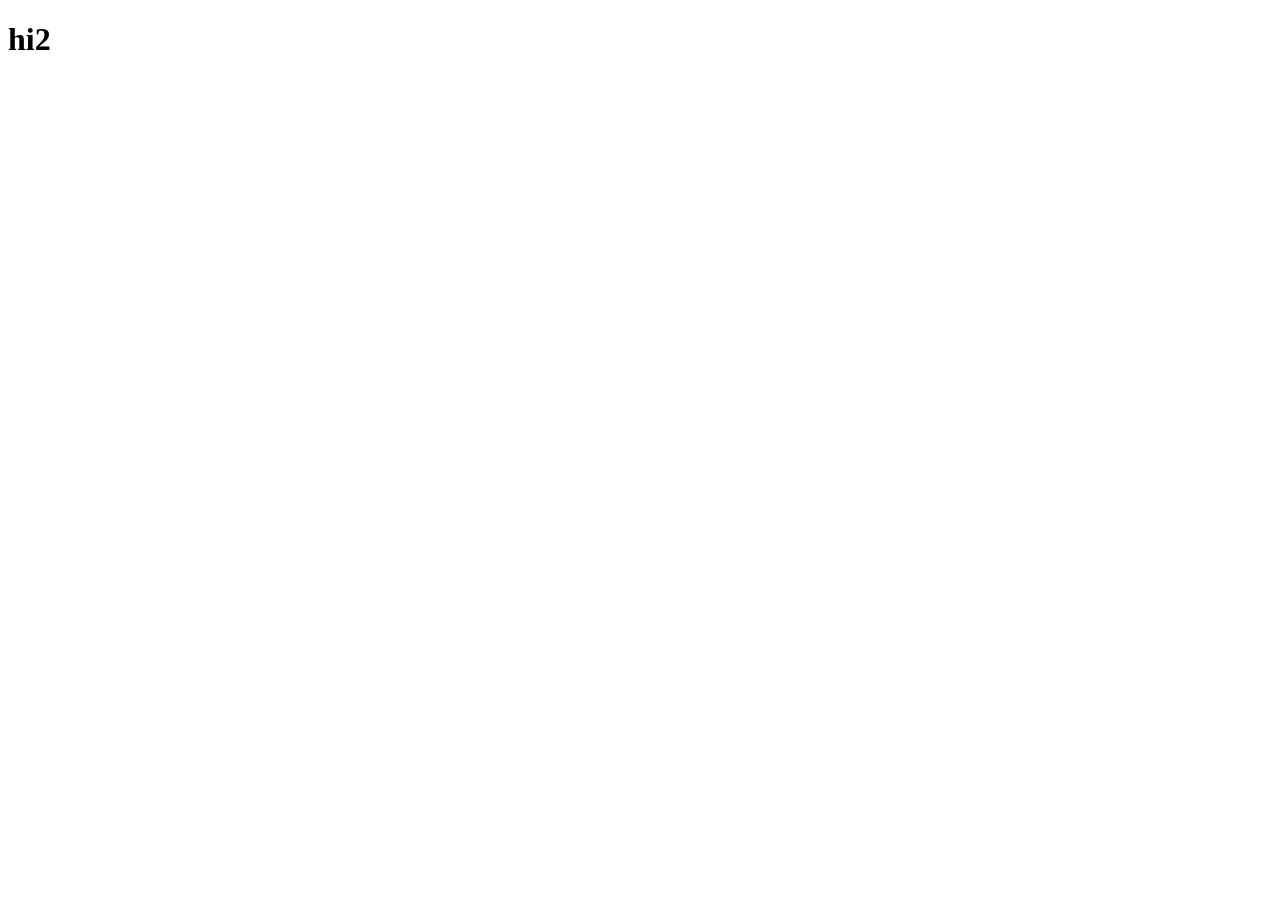
==== index.html @ 57b780d1 "2" ====
<!DOCTYPE html>
<html lang="en">
<head>
	<meta charset="UTF-8">
	<meta http-equiv="X-UA-Compatible" content="IE=edge">
	<meta name="viewport" content="width=device-width, initial-scale=1.0">
	<title>Document</title>
</head>
<body>

	<h1>hi2</h1>
	
</body>
</html>
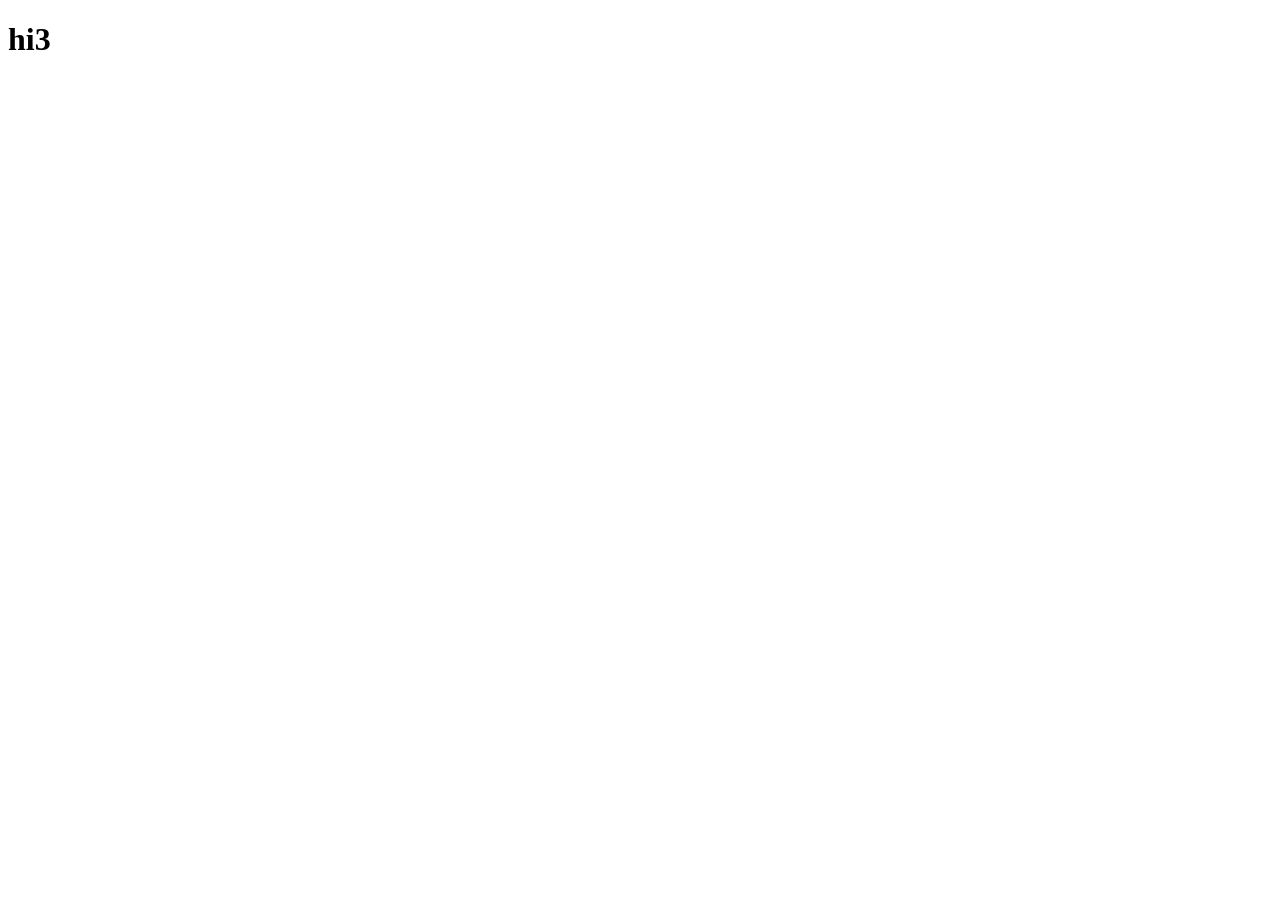
==== commit eab5e163: "3" ====
--- a/index.html
+++ b/index.html
@@ -8,7 +8,7 @@
 </head>
 <body>
 
-	<h1>hi2</h1>
+	<h1>hi3</h1>
 	
 </body>
 </html>
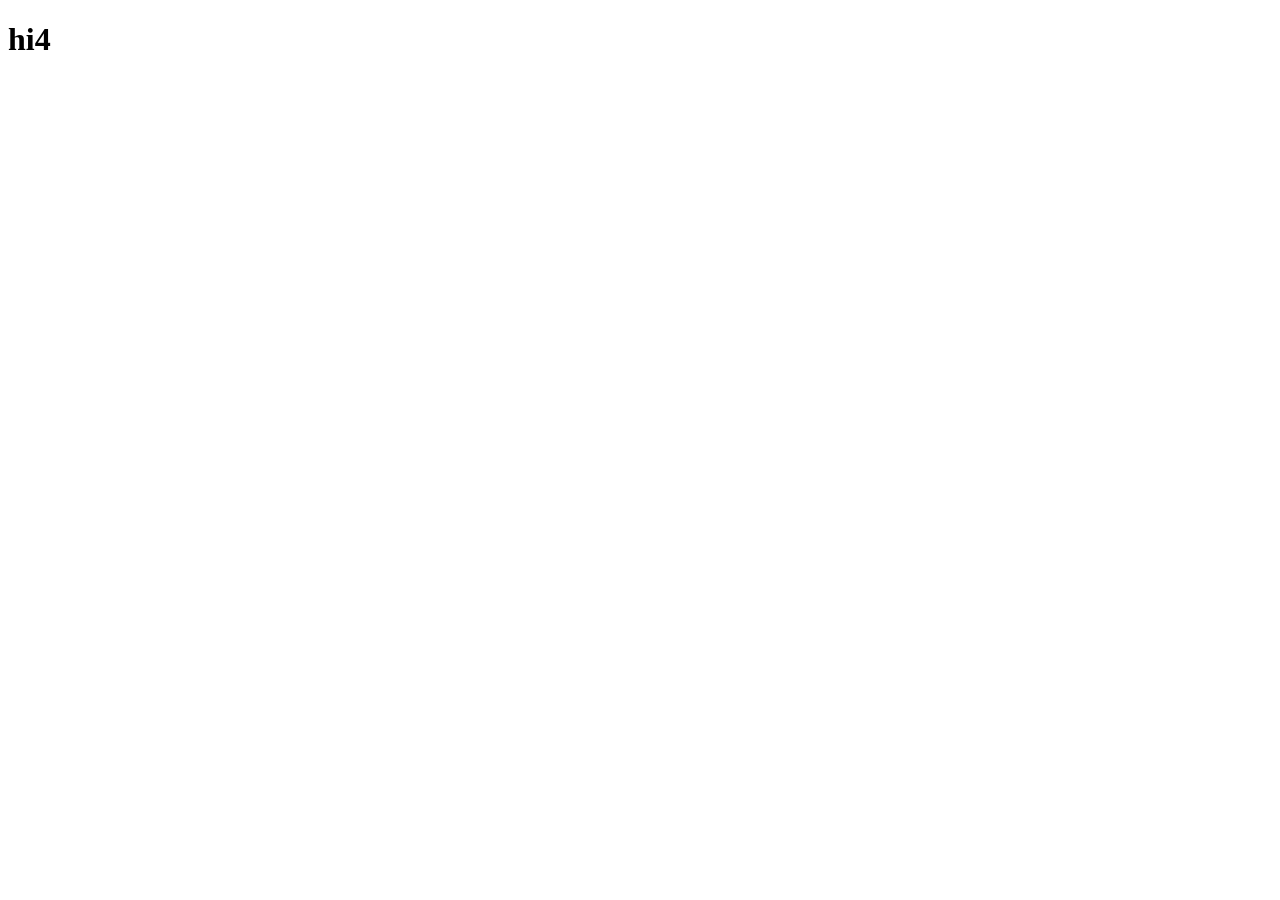
==== commit a1f87e04: "4" ====
--- a/index.html
+++ b/index.html
@@ -8,7 +8,7 @@
 </head>
 <body>
 
-	<h1>hi3</h1>
+	<h1>hi4</h1>
 	
 </body>
 </html>
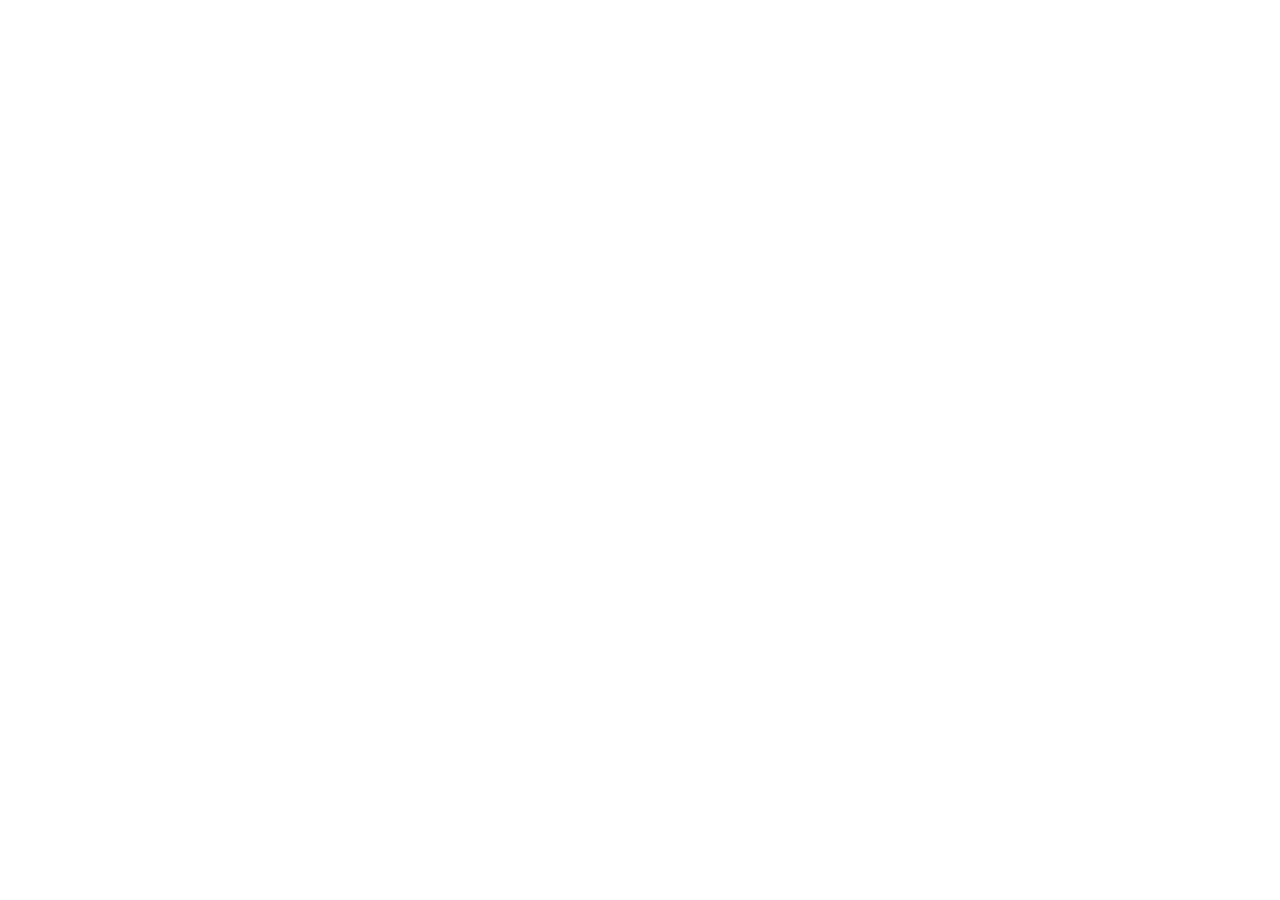
==== commit e579f745: "mdTest" ====
--- a/index.html
+++ b/index.html
@@ -4,11 +4,28 @@
 	<meta charset="UTF-8">
 	<meta http-equiv="X-UA-Compatible" content="IE=edge">
 	<meta name="viewport" content="width=device-width, initial-scale=1.0">
+	<script src='https://cdnjs.cloudflare.com/ajax/libs/jquery/3.6.0/jquery.min.js' integrity='sha512-894YE6QWD5I59HgZOGReFYm4dnWc1Qt5NtvYSaNcOP+u1T9qYdvdihz0PPSiiqn/+/3e7Jo4EaG7TubfWGUrMQ==' crossorigin='anonymous'></script>
+	<script src='https://cdnjs.cloudflare.com/ajax/libs/showdown/2.1.0/showdown.js' integrity='sha512-lK6oZEScytehJvHjR7R03NENoR6dMjpv7PkyQacFi8rux5YxIaYu7tsOCGbZ/RRH8GFnR82LOAp267kxD+q+qQ==' crossorigin='anonymous'></script>
 	<title>Document</title>
 </head>
 <body>
 
-	<h1>hi4</h1>
-	
+	<script>
+		//ajax抓md後，解析成html，插入至<body>
+		window.onload = () => {
+			$.ajax({
+				type: "GET",
+				url: "test.md",
+				dataType: "text",
+				success(result) {
+					let mdText = result;
+					let converter = new showdown.Converter();
+					let mdHtml = converter.makeHtml(mdText);
+					$("body").append(mdHtml);
+				},
+				error() {alert("markdown 載入失敗");}
+			});
+		};
+	</script>
 </body>
 </html>
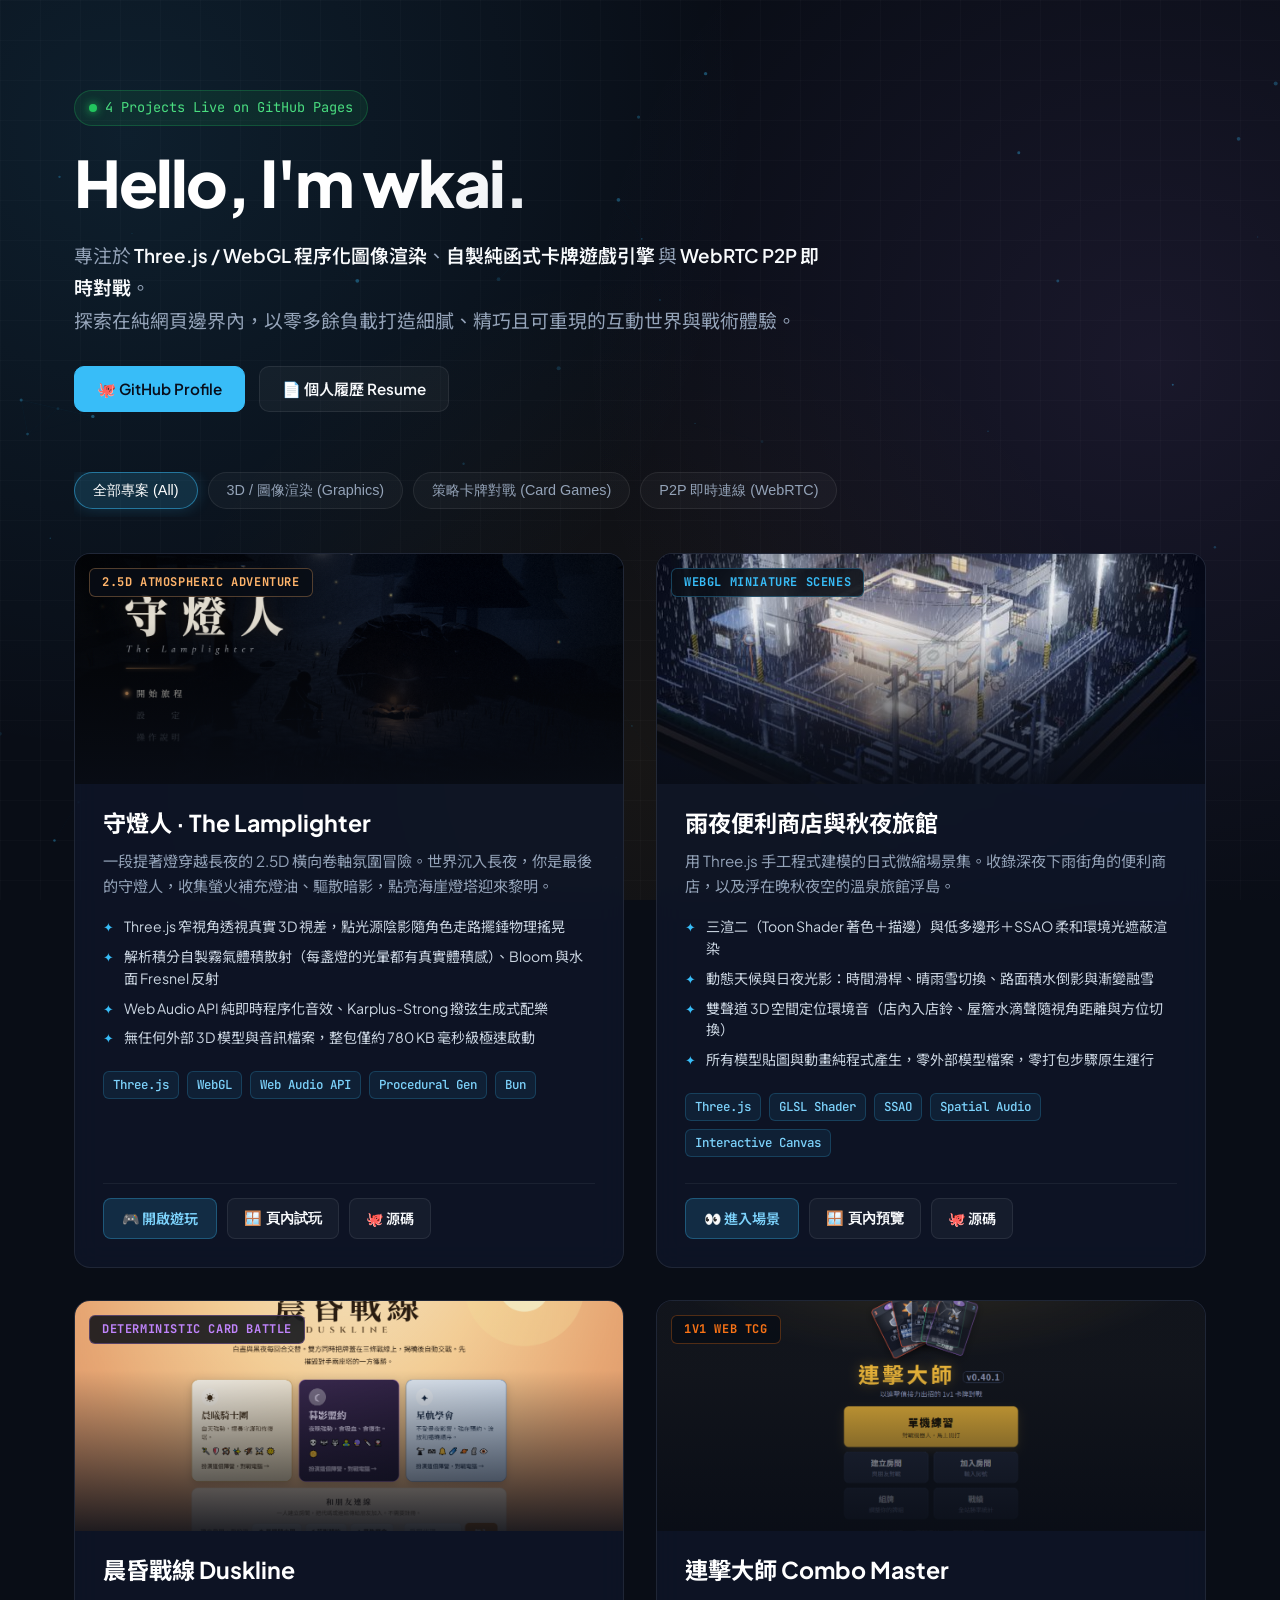
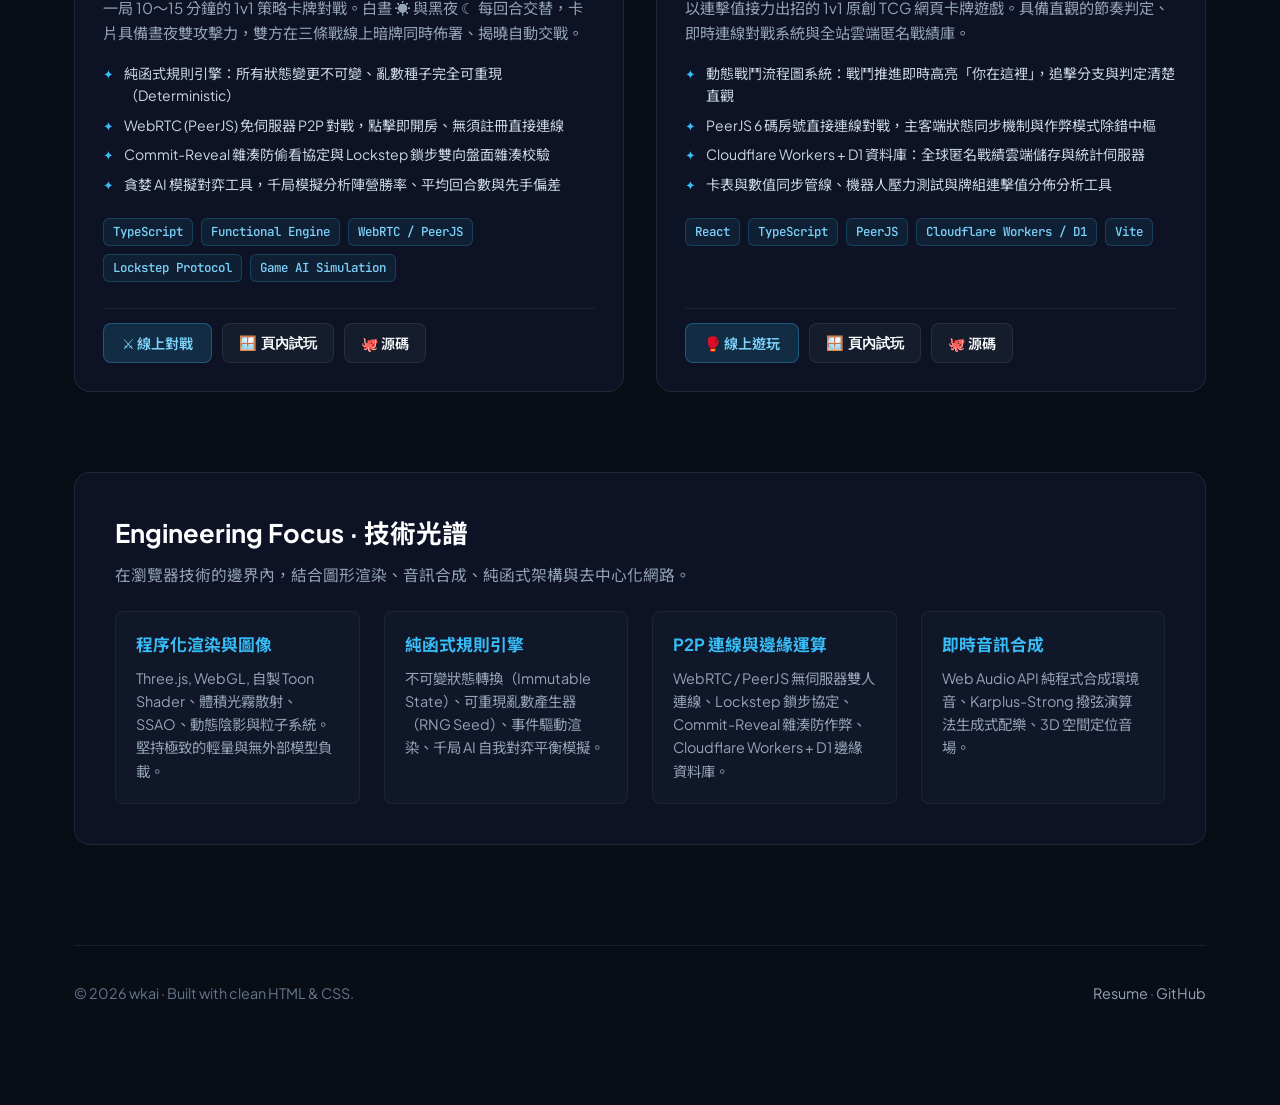
==== commit cbe774cf: "feat: 重新設計個人作品集網站，收錄 4 款遊戲與 3D 專案並導入實機截圖" ====
--- a/index.html
+++ b/index.html
@@ -1,31 +1,378 @@
 <!DOCTYPE html>
-<html lang="en">
+<html lang="zh-Hant">
 <head>
-	<meta charset="UTF-8">
-	<meta http-equiv="X-UA-Compatible" content="IE=edge">
-	<meta name="viewport" content="width=device-width, initial-scale=1.0">
-	<script src='https://cdnjs.cloudflare.com/ajax/libs/jquery/3.6.0/jquery.min.js' integrity='sha512-894YE6QWD5I59HgZOGReFYm4dnWc1Qt5NtvYSaNcOP+u1T9qYdvdihz0PPSiiqn/+/3e7Jo4EaG7TubfWGUrMQ==' crossorigin='anonymous'></script>
-	<script src='https://cdnjs.cloudflare.com/ajax/libs/showdown/2.1.0/showdown.js' integrity='sha512-lK6oZEScytehJvHjR7R03NENoR6dMjpv7PkyQacFi8rux5YxIaYu7tsOCGbZ/RRH8GFnR82LOAp267kxD+q+qQ==' crossorigin='anonymous'></script>
-	<title>Document</title>
+  <meta charset="UTF-8" />
+  <meta name="viewport" content="width=device-width, initial-scale=1.0, viewport-fit=cover" />
+  <title>wkai · 專案作品集 | Creative Developer &amp; Game Craftsman</title>
+  <meta name="description" content="wkai 的個人作品集：專注於 WebGL/Three.js 程序化渲染、原創卡牌對戰引擎、Web Audio 與 WebRTC P2P 多人遊戲。" />
+  <meta name="keywords" content="wkai, 獨立遊戲, WebGL, Three.js, TCG, 卡牌遊戲, 2.5D, WebRTC, PeerJS, 前端工程師" />
+  <meta name="author" content="wkai" />
+
+  <!-- Open Graph -->
+  <meta property="og:type" content="website" />
+  <meta property="og:url" content="https://wkai2573.github.io/" />
+  <meta property="og:title" content="wkai · 專案作品集 | Creative Developer &amp; Game Craftsman" />
+  <meta property="og:description" content="專注於 Three.js / WebGL 程序化圖像渲染、自製純函式卡牌遊戲引擎 與 WebRTC P2P 即時對戰。" />
+  <meta property="og:image" content="https://wkai2573.github.io/assets/images/lamplighter.png" />
+
+  <!-- Favicon -->
+  <link rel="icon" type="image/svg+xml" href="assets/favicon.svg" />
+
+  <!-- Fonts -->
+  <link rel="preconnect" href="https://fonts.googleapis.com" />
+  <link rel="preconnect" href="https://fonts.gstatic.com" crossorigin />
+  <link href="https://fonts.googleapis.com/css2?family=Plus+Jakarta+Sans:wght@400;500;600;700;800&family=Noto+Sans+TC:wght@400;500;700&family=JetBrains+Mono:wght@400;500;600;700&display=swap" rel="stylesheet" />
+
+  <!-- Stylesheet -->
+  <link rel="stylesheet" href="style.css" />
 </head>
 <body>
-
-	<script>
-		//ajax抓md後，解析成html，插入至<body>
-		window.onload = () => {
-			$.ajax({
-				type: "GET",
-				url: "test.md",
-				dataType: "text",
-				success(result) {
-					let mdText = result;
-					let converter = new showdown.Converter();
-					let mdHtml = converter.makeHtml(mdText);
-					$("body").append(mdHtml);
-				},
-				error() {alert("markdown 載入失敗");}
-			});
-		};
-	</script>
+  <!-- Noise Grid Overlay -->
+  <div class="bg-grid" aria-hidden="true"></div>
+
+  <!-- Ambient Interactive Canvas -->
+  <canvas id="ambient-canvas" aria-hidden="true"></canvas>
+
+  <div class="container">
+    <!-- Header & Hero -->
+    <header>
+      <div class="status-badge">
+        <span class="status-dot"></span> 4 Projects Live on GitHub Pages
+      </div>
+      <h1>Hello, I'm wkai.</h1>
+      <p class="hero-bio">
+        專注於 <b>Three.js / WebGL 程序化圖像渲染</b>、<b>自製純函式卡牌遊戲引擎</b> 與 <b>WebRTC P2P 即時對戰</b>。<br />
+        探索在純網頁邊界內，以零多餘負載打造細膩、精巧且可重現的互動世界與戰術體驗。
+      </p>
+      <div class="hero-links">
+        <a href="https://github.com/wkai2573" target="_blank" rel="noopener noreferrer" class="btn btn-primary">
+          <span>🐙 GitHub Profile</span>
+        </a>
+        <a href="./resume/" class="btn btn-outline">
+          <span>📄 個人履歷 Resume</span>
+        </a>
+      </div>
+    </header>
+
+    <!-- Filter Buttons -->
+    <div class="filter-bar" role="tablist" aria-label="專案類別篩選">
+      <button class="filter-btn active" data-filter="all">全部專案 (All)</button>
+      <button class="filter-btn" data-filter="graphics">3D / 圖像渲染 (Graphics)</button>
+      <button class="filter-btn" data-filter="cards">策略卡牌對戰 (Card Games)</button>
+      <button class="filter-btn" data-filter="p2p">P2P 即時連線 (WebRTC)</button>
+    </div>
+
+    <!-- Projects Grid -->
+    <div class="projects-grid">
+
+      <!-- 1. 守燈人 · The Lamplighter -->
+      <article class="project-card" data-category="graphics" data-badge="lamplighter">
+        <div class="card-thumb">
+          <img src="assets/images/lamplighter.png" alt="守燈人 · The Lamplighter 遊戲截圖" loading="lazy" decoding="async" />
+          <div class="thumb-overlay"></div>
+          <span class="card-type-badge">2.5D Atmospheric Adventure</span>
+        </div>
+        <div class="card-body">
+          <h2 class="project-title">守燈人 · The Lamplighter</h2>
+          <p class="project-desc">一段提著燈穿越長夜的 2.5D 橫向卷軸氛圍冒險。世界沉入長夜，你是最後的守燈人，收集螢火補充燈油、驅散暗影，點亮海崖燈塔迎來黎明。</p>
+          <ul class="feature-list">
+            <li class="feature-item">Three.js 窄視角透視真實 3D 視差，點光源陰影隨角色走路擺錘物理搖晃</li>
+            <li class="feature-item">解析積分自製霧氣體積散射（每盞燈的光暈都有真實體積感）、Bloom 與水面 Fresnel 反射</li>
+            <li class="feature-item">Web Audio API 純即時程序化音效、Karplus-Strong 撥弦生成式配樂</li>
+            <li class="feature-item">無任何外部 3D 模型與音訊檔案，整包僅約 780 KB 毫秒級極速啟動</li>
+          </ul>
+          <div class="tags">
+            <span class="tag">Three.js</span>
+            <span class="tag">WebGL</span>
+            <span class="tag">Web Audio API</span>
+            <span class="tag">Procedural Gen</span>
+            <span class="tag">Bun</span>
+          </div>
+          <div class="card-actions">
+            <a href="https://wkai2573.github.io/lamplighter/" target="_blank" rel="noopener noreferrer" class="btn btn-play">🎮 開啟遊玩</a>
+            <button type="button" class="btn btn-outline btn-actions-outline preview-btn" data-url="https://wkai2573.github.io/lamplighter/" data-title="守燈人 · The Lamplighter">🪟 頁內試玩</button>
+            <a href="https://github.com/wkai2573/lamplighter" target="_blank" rel="noopener noreferrer" class="btn btn-outline btn-actions-outline">🐙 源碼</a>
+          </div>
+        </div>
+      </article>
+
+      <!-- 2. 3D微縮場景集 (雨夜便利商店與秋夜旅館) -->
+      <article class="project-card" data-category="graphics" data-badge="konbini">
+        <div class="card-thumb">
+          <img src="assets/images/konbini.jpg" alt="雨夜便利商店與秋夜旅館 截圖" loading="lazy" decoding="async" />
+          <div class="thumb-overlay"></div>
+          <span class="card-type-badge">WebGL Miniature Scenes</span>
+        </div>
+        <div class="card-body">
+          <h2 class="project-title">雨夜便利商店與秋夜旅館</h2>
+          <p class="project-desc">用 Three.js 手工程式建模的日式微縮場景集。收錄深夜下雨街角的便利商店，以及浮在晚秋夜空的溫泉旅館浮島。</p>
+          <ul class="feature-list">
+            <li class="feature-item">三渲二（Toon Shader 著色＋描邊）與低多邊形＋SSAO 柔和環境光遮蔽渲染</li>
+            <li class="feature-item">動態天候與日夜光影：時間滑桿、晴雨雪切換、路面積水倒影與漸變融雪</li>
+            <li class="feature-item">雙聲道 3D 空間定位環境音（店內入店鈴、屋簷水滴聲隨視角距離與方位切換）</li>
+            <li class="feature-item">所有模型貼圖與動畫純程式產生，零外部模型檔案，零打包步驟原生運行</li>
+          </ul>
+          <div class="tags">
+            <span class="tag">Three.js</span>
+            <span class="tag">GLSL Shader</span>
+            <span class="tag">SSAO</span>
+            <span class="tag">Spatial Audio</span>
+            <span class="tag">Interactive Canvas</span>
+          </div>
+          <div class="card-actions">
+            <a href="https://wkai2573.github.io/3d-miniature-scenes/" target="_blank" rel="noopener noreferrer" class="btn btn-play">👀 進入場景</a>
+            <button type="button" class="btn btn-outline btn-actions-outline preview-btn" data-url="https://wkai2573.github.io/3d-miniature-scenes/" data-title="雨夜便利商店與秋夜旅館">🪟 頁內預覽</button>
+            <a href="https://github.com/wkai2573/3d-miniature-scenes" target="_blank" rel="noopener noreferrer" class="btn btn-outline btn-actions-outline">🐙 源碼</a>
+          </div>
+        </div>
+      </article>
+
+      <!-- 3. 晨昏戰線 Duskline -->
+      <article class="project-card" data-category="cards p2p" data-badge="duskline">
+        <div class="card-thumb">
+          <img src="assets/images/duskline.png" alt="晨昏戰線 Duskline 遊戲截圖" loading="lazy" decoding="async" />
+          <div class="thumb-overlay"></div>
+          <span class="card-type-badge">Deterministic Card Battle</span>
+        </div>
+        <div class="card-body">
+          <h2 class="project-title">晨昏戰線 Duskline</h2>
+          <p class="project-desc">一局 10～15 分鐘的 1v1 策略卡牌對戰。白晝 ☀ 與黑夜 ☾ 每回合交替，卡片具備晝夜雙攻擊力，雙方在三條戰線上暗牌同時佈署、揭曉自動交戰。</p>
+          <ul class="feature-list">
+            <li class="feature-item">純函式規則引擎：所有狀態變更不可變、亂數種子完全可重現（Deterministic）</li>
+            <li class="feature-item">WebRTC (PeerJS) 免伺服器 P2P 對戰，點擊即開房、無須註冊直接連線</li>
+            <li class="feature-item">Commit-Reveal 雜湊防偷看協定與 Lockstep 鎖步雙向盤面雜湊校驗</li>
+            <li class="feature-item">貪婪 AI 模擬對弈工具，千局模擬分析陣營勝率、平均回合數與先手偏差</li>
+          </ul>
+          <div class="tags">
+            <span class="tag">TypeScript</span>
+            <span class="tag">Functional Engine</span>
+            <span class="tag">WebRTC / PeerJS</span>
+            <span class="tag">Lockstep Protocol</span>
+            <span class="tag">Game AI Simulation</span>
+          </div>
+          <div class="card-actions">
+            <a href="https://wkai2573.github.io/duskline/" target="_blank" rel="noopener noreferrer" class="btn btn-play">⚔️ 線上對戰</a>
+            <button type="button" class="btn btn-outline btn-actions-outline preview-btn" data-url="https://wkai2573.github.io/duskline/" data-title="晨昏戰線 Duskline">🪟 頁內試玩</button>
+            <a href="https://github.com/wkai2573/duskline" target="_blank" rel="noopener noreferrer" class="btn btn-outline btn-actions-outline">🐙 源碼</a>
+          </div>
+        </div>
+      </article>
+
+      <!-- 4. 連擊大師 Combo Master -->
+      <article class="project-card" data-category="cards p2p" data-badge="combo">
+        <div class="card-thumb">
+          <img src="assets/images/combo_master.png" alt="連擊大師 Combo Master 遊戲截圖" loading="lazy" decoding="async" />
+          <div class="thumb-overlay"></div>
+          <span class="card-type-badge">1v1 Web TCG</span>
+        </div>
+        <div class="card-body">
+          <h2 class="project-title">連擊大師 Combo Master</h2>
+          <p class="project-desc">以連擊值接力出招的 1v1 原創 TCG 網頁卡牌遊戲。具備直觀的節奏判定、即時連線對戰系統與全站雲端匿名戰績庫。</p>
+          <ul class="feature-list">
+            <li class="feature-item">動態戰鬥流程圖系統：戰鬥推進即時高亮「你在這裡」，追擊分支與判定清楚直觀</li>
+            <li class="feature-item">PeerJS 6 碼房號直接連線對戰，主客端狀態同步機制與作弊模式除錯中樞</li>
+            <li class="feature-item">Cloudflare Workers + D1 資料庫：全球匿名戰績雲端儲存與統計伺服器</li>
+            <li class="feature-item">卡表與數值同步管線、機器人壓力測試與牌組連擊值分佈分析工具</li>
+          </ul>
+          <div class="tags">
+            <span class="tag">React</span>
+            <span class="tag">TypeScript</span>
+            <span class="tag">PeerJS</span>
+            <span class="tag">Cloudflare Workers / D1</span>
+            <span class="tag">Vite</span>
+          </div>
+          <div class="card-actions">
+            <a href="https://wkai2573.github.io/combo-master/" target="_blank" rel="noopener noreferrer" class="btn btn-play">🥊 線上遊玩</a>
+            <button type="button" class="btn btn-outline btn-actions-outline preview-btn" data-url="https://wkai2573.github.io/combo-master/" data-title="連擊大師 Combo Master">🪟 頁內試玩</button>
+            <a href="https://github.com/wkai2573/combo-master" target="_blank" rel="noopener noreferrer" class="btn btn-outline btn-actions-outline">🐙 源碼</a>
+          </div>
+        </div>
+      </article>
+
+    </div>
+
+    <!-- Skills Spectrum Section -->
+    <section class="spectrum-section">
+      <h2 class="spectrum-title">Engineering Focus · 技術光譜</h2>
+      <p class="spectrum-desc">在瀏覽器技術的邊界內，結合圖形渲染、音訊合成、純函式架構與去中心化網路。</p>
+      
+      <div class="spectrum-grid">
+        <div class="spectrum-item">
+          <h3>程序化渲染與圖像</h3>
+          <p>Three.js, WebGL, 自製 Toon Shader、體積光霧散射、SSAO、動態陰影與粒子系統。堅持極致的輕量與無外部模型負載。</p>
+        </div>
+        <div class="spectrum-item">
+          <h3>純函式規則引擎</h3>
+          <p>不可變狀態轉換（Immutable State）、可重現亂數產生器（RNG Seed）、事件驅動渲染、千局 AI 自我對弈平衡模擬。</p>
+        </div>
+        <div class="spectrum-item">
+          <h3>P2P 連線與邊緣運算</h3>
+          <p>WebRTC / PeerJS 無伺服器雙人連線、Lockstep 鎖步協定、Commit-Reveal 雜湊防作弊、Cloudflare Workers + D1 邊緣資料庫。</p>
+        </div>
+        <div class="spectrum-item">
+          <h3>即時音訊合成</h3>
+          <p>Web Audio API 純程式合成環境音、Karplus-Strong 撥弦演算法生成式配樂、3D 空間定位音場。</p>
+        </div>
+      </div>
+    </section>
+
+    <!-- Footer -->
+    <footer>
+      <div>© 2026 wkai · Built with clean HTML &amp; CSS.</div>
+      <div>
+        <a href="./resume/">Resume</a> · 
+        <a href="https://github.com/wkai2573" target="_blank" rel="noopener noreferrer">GitHub</a>
+      </div>
+    </footer>
+  </div>
+
+  <!-- Preview Modal (Iframe Embed) -->
+  <div class="modal-overlay" id="previewModal" role="dialog" aria-modal="true" aria-labelledby="modalTitle">
+    <div class="modal-box">
+      <div class="modal-header">
+        <div class="modal-title">
+          <span style="color: var(--primary);">●</span>
+          <span id="modalTitle">Live Preview</span>
+        </div>
+        <div class="modal-actions">
+          <a href="#" target="_blank" rel="noopener noreferrer" id="modalExternalLink" class="btn-popout">在新分頁開啟 ↗</a>
+          <button type="button" class="btn-close" id="closeModal" aria-label="關閉彈窗">×</button>
+        </div>
+      </div>
+      <div class="modal-iframe-wrap">
+        <div class="modal-loader" id="modalLoader">
+          <div class="spinner"></div>
+          <div>載入遊戲體驗中……</div>
+        </div>
+        <iframe class="modal-iframe" id="modalIframe" src="about:blank" allow="autoplay; fullscreen; accelerometer; gyroscope"></iframe>
+      </div>
+    </div>
+  </div>
+
+  <!-- Interactive Scripts -->
+  <script>
+    // Category Filtering
+    const filterBtns = document.querySelectorAll('.filter-btn');
+    const cards = document.querySelectorAll('.project-card');
+
+    filterBtns.forEach(btn => {
+      btn.addEventListener('click', () => {
+        filterBtns.forEach(b => b.classList.remove('active'));
+        btn.classList.add('active');
+        const filter = btn.dataset.filter;
+
+        cards.forEach(card => {
+          if (filter === 'all' || card.dataset.category.includes(filter)) {
+            card.style.display = 'flex';
+          } else {
+            card.style.display = 'none';
+          }
+        });
+      });
+    });
+
+    // Preview Modal
+    const modal = document.getElementById('previewModal');
+    const modalIframe = document.getElementById('modalIframe');
+    const modalTitle = document.getElementById('modalTitle');
+    const modalExternalLink = document.getElementById('modalExternalLink');
+    const closeModal = document.getElementById('closeModal');
+    const modalLoader = document.getElementById('modalLoader');
+
+    document.querySelectorAll('.preview-btn').forEach(btn => {
+      btn.addEventListener('click', () => {
+        const url = btn.dataset.url;
+        const title = btn.dataset.title;
+        modalTitle.textContent = title;
+        modalExternalLink.href = url;
+        modalLoader.style.display = 'flex';
+
+        modalIframe.onload = () => {
+          modalLoader.style.display = 'none';
+        };
+
+        modalIframe.src = url;
+        modal.classList.add('active');
+        document.body.style.overflow = 'hidden';
+      });
+    });
+
+    function hideModal() {
+      modal.classList.remove('active');
+      modalIframe.src = 'about:blank';
+      document.body.style.overflow = '';
+    }
+
+    closeModal.addEventListener('click', hideModal);
+    modal.addEventListener('click', (e) => {
+      if (e.target === modal) hideModal();
+    });
+
+    document.addEventListener('keydown', (e) => {
+      if (e.key === 'Escape' && modal.classList.contains('active')) {
+        hideModal();
+      }
+    });
+
+    // Ambient Starfield Canvas
+    (function initCanvas() {
+      const canvas = document.getElementById('ambient-canvas');
+      if (!canvas) return;
+      const ctx = canvas.getContext('2d');
+      let w = (canvas.width = window.innerWidth);
+      let h = (canvas.height = window.innerHeight);
+
+      window.addEventListener('resize', () => {
+        w = canvas.width = window.innerWidth;
+        h = canvas.height = window.innerHeight;
+      });
+
+      const count = Math.min(Math.floor((w * h) / 22000), 50);
+      const particles = [];
+      for (let i = 0; i < count; i++) {
+        particles.push({
+          x: Math.random() * w,
+          y: Math.random() * h,
+          vx: (Math.random() - 0.5) * 0.35,
+          vy: (Math.random() - 0.5) * 0.35,
+          r: Math.random() * 1.5 + 0.6,
+          a: Math.random() * 0.45 + 0.15
+        });
+      }
+
+      function draw() {
+        ctx.clearRect(0, 0, w, h);
+        for (let i = 0; i < particles.length; i++) {
+          const p = particles[i];
+          p.x += p.vx;
+          p.y += p.vy;
+          if (p.x < 0) p.x = w;
+          if (p.x > w) p.x = 0;
+          if (p.y < 0) p.y = h;
+          if (p.y > h) p.y = 0;
+
+          ctx.beginPath();
+          ctx.arc(p.x, p.y, p.r, 0, Math.PI * 2);
+          ctx.fillStyle = `rgba(56, 189, 248, ${p.a})`;
+          ctx.fill();
+
+          for (let j = i + 1; j < particles.length; j++) {
+            const p2 = particles[j];
+            const dist = Math.hypot(p.x - p2.x, p.y - p2.y);
+            if (dist < 100) {
+              ctx.beginPath();
+              ctx.moveTo(p.x, p.y);
+              ctx.lineTo(p2.x, p2.y);
+              ctx.strokeStyle = `rgba(56, 189, 248, ${0.1 * (1 - dist / 100)})`;
+              ctx.lineWidth = 0.6;
+              ctx.stroke();
+            }
+          }
+        }
+        requestAnimationFrame(draw);
+      }
+      requestAnimationFrame(draw);
+    })();
+  </script>
 </body>
-</html>+</html>
--- a/style.css
+++ b/style.css
@@ -0,0 +1,668 @@
+/* ==========================================================================
+   Design Tokens & Modern Styling (Based on 參考.html)
+   ========================================================================== */
+:root {
+  --bg: #090d16;
+  --card-bg: rgba(15, 23, 42, 0.78);
+  --card-border: rgba(255, 255, 255, 0.08);
+  --card-hover-border: rgba(56, 189, 248, 0.45);
+  
+  --text-main: #f8fafc;
+  --text-muted: #94a3b8;
+  --text-dim: #64748b;
+
+  --primary: #38bdf8;
+  --primary-glow: rgba(56, 189, 248, 0.28);
+  --accent: #f59e0b;
+  --purple: #c084fc;
+  --crimson: #ef4444;
+  --emerald: #10b981;
+
+  --tag-bg: rgba(56, 189, 248, 0.08);
+  --tag-border: rgba(56, 189, 248, 0.2);
+  --tag-text: #7dd3fc;
+
+  --radius: 16px;
+  --radius-sm: 8px;
+  --radius-pill: 999px;
+  --transition: all 0.3s cubic-bezier(0.16, 1, 0.3, 1);
+}
+
+/* Base Resets */
+*, *::before, *::after {
+  box-sizing: border-box;
+  margin: 0;
+  padding: 0;
+}
+
+html {
+  scroll-behavior: smooth;
+  color-scheme: dark;
+}
+
+body {
+  background-color: var(--bg);
+  color: var(--text-main);
+  font-family: 'Plus Jakarta Sans', 'Noto Sans TC', system-ui, -apple-system, sans-serif;
+  line-height: 1.6;
+  background-image: 
+    radial-gradient(circle at 10% 15%, rgba(56, 189, 248, 0.1) 0%, transparent 45%),
+    radial-gradient(circle at 90% 40%, rgba(192, 132, 252, 0.09) 0%, transparent 45%),
+    radial-gradient(circle at 50% 85%, rgba(245, 158, 11, 0.06) 0%, transparent 50%);
+  background-attachment: fixed;
+  min-height: 100vh;
+  -webkit-font-smoothing: antialiased;
+  -moz-osx-font-smoothing: grayscale;
+  overflow-x: hidden;
+  position: relative;
+}
+
+/* Noise / Grid Overlay */
+.bg-grid {
+  position: fixed;
+  top: 0; 
+  left: 0; 
+  width: 100%; 
+  height: 100%;
+  background-image: 
+    linear-gradient(rgba(255, 255, 255, 0.018) 1px, transparent 1px),
+    linear-gradient(90deg, rgba(255, 255, 255, 0.018) 1px, transparent 1px);
+  background-size: 40px 40px;
+  pointer-events: none;
+  z-index: -1;
+}
+
+/* Ambient Canvas */
+#ambient-canvas {
+  position: fixed;
+  top: 0;
+  left: 0;
+  width: 100vw;
+  height: 100vh;
+  z-index: -1;
+  pointer-events: none;
+  opacity: 0.65;
+}
+
+.container {
+  max-width: 1180px;
+  margin: 0 auto;
+  padding: 50px 24px 100px;
+  position: relative;
+  z-index: 1;
+}
+
+/* ==========================================================================
+   Header & Hero
+   ========================================================================== */
+header {
+  padding: 40px 0 60px;
+  display: flex;
+  flex-direction: column;
+  gap: 20px;
+}
+
+.status-badge {
+  align-self: flex-start;
+  display: inline-flex;
+  align-items: center;
+  gap: 8px;
+  padding: 6px 14px;
+  font-size: 0.85rem;
+  font-family: 'JetBrains Mono', monospace;
+  border-radius: var(--radius-pill);
+  background: rgba(34, 197, 94, 0.1);
+  color: #4ade80;
+  border: 1px solid rgba(34, 197, 94, 0.25);
+}
+
+.status-dot {
+  width: 8px;
+  height: 8px;
+  background: #22c55e;
+  border-radius: 50%;
+  box-shadow: 0 0 10px #22c55e;
+  animation: pulse 2s infinite ease-in-out;
+}
+
+@keyframes pulse {
+  0%, 100% { opacity: 1; transform: scale(1); }
+  50% { opacity: 0.45; transform: scale(0.85); }
+}
+
+h1 {
+  font-size: clamp(2.4rem, 5.5vw, 4rem);
+  font-weight: 800;
+  letter-spacing: -0.03em;
+  line-height: 1.15;
+  background: linear-gradient(135deg, #ffffff 30%, #94a3b8 100%);
+  -webkit-background-clip: text;
+  -webkit-text-fill-color: transparent;
+}
+
+.hero-bio {
+  font-size: 1.18rem;
+  color: var(--text-muted);
+  max-width: 760px;
+  font-weight: 400;
+  line-height: 1.7;
+}
+
+.hero-bio b {
+  color: var(--text-main);
+  font-weight: 600;
+}
+
+.hero-links {
+  display: flex;
+  gap: 14px;
+  flex-wrap: wrap;
+  margin-top: 10px;
+}
+
+/* Buttons */
+.btn {
+  display: inline-flex;
+  align-items: center;
+  gap: 8px;
+  padding: 10px 22px;
+  border-radius: 10px;
+  text-decoration: none;
+  font-weight: 600;
+  font-size: 0.95rem;
+  transition: var(--transition);
+  cursor: pointer;
+  border: 1px solid transparent;
+  user-select: none;
+}
+
+.btn-primary {
+  background: #38bdf8;
+  color: #080d1a;
+  border-color: #38bdf8;
+}
+
+.btn-primary:hover {
+  background: #7dd3fc;
+  border-color: #7dd3fc;
+  transform: translateY(-2px);
+  box-shadow: 0 10px 25px var(--primary-glow);
+}
+
+.btn-outline {
+  background: rgba(255, 255, 255, 0.04);
+  color: var(--text-main);
+  border-color: var(--card-border);
+}
+
+.btn-outline:hover {
+  background: rgba(255, 255, 255, 0.08);
+  border-color: rgba(255, 255, 255, 0.25);
+  transform: translateY(-2px);
+  color: #ffffff;
+}
+
+/* ==========================================================================
+   Filter Bar
+   ========================================================================== */
+.filter-bar {
+  display: flex;
+  gap: 10px;
+  overflow-x: auto;
+  padding-bottom: 8px;
+  margin-bottom: 36px;
+}
+
+.filter-btn {
+  background: rgba(255, 255, 255, 0.03);
+  color: var(--text-muted);
+  border: 1px solid var(--card-border);
+  padding: 8px 18px;
+  border-radius: var(--radius-pill);
+  font-size: 0.9rem;
+  font-weight: 500;
+  cursor: pointer;
+  transition: var(--transition);
+  white-space: nowrap;
+}
+
+.filter-btn:hover {
+  color: #fff;
+  background: rgba(56, 189, 248, 0.08);
+  border-color: rgba(56, 189, 248, 0.3);
+}
+
+.filter-btn.active {
+  color: #fff;
+  background: rgba(56, 189, 248, 0.16);
+  border-color: rgba(56, 189, 248, 0.5);
+  box-shadow: 0 0 15px rgba(56, 189, 248, 0.2);
+}
+
+/* ==========================================================================
+   Projects Grid & Cards
+   ========================================================================== */
+.projects-grid {
+  display: grid;
+  grid-template-columns: repeat(auto-fit, minmax(500px, 1fr));
+  gap: 32px;
+}
+
+@media (max-width: 640px) {
+  .projects-grid { 
+    grid-template-columns: 1fr; 
+  }
+}
+
+.project-card {
+  background: var(--card-bg);
+  backdrop-filter: blur(14px);
+  -webkit-backdrop-filter: blur(14px);
+  border: 1px solid var(--card-border);
+  border-radius: var(--radius);
+  display: flex;
+  flex-direction: column;
+  overflow: hidden;
+  transition: var(--transition);
+  position: relative;
+}
+
+.project-card:hover {
+  border-color: var(--card-hover-border);
+  transform: translateY(-5px);
+  box-shadow: 0 20px 45px rgba(0, 0, 0, 0.55), 0 0 30px rgba(56, 189, 248, 0.15);
+}
+
+/* Card Visual Header */
+.card-thumb {
+  width: 100%;
+  height: 230px;
+  position: relative;
+  overflow: hidden;
+  background: #080d18;
+}
+
+.card-thumb img {
+  width: 100%;
+  height: 100%;
+  object-fit: cover;
+  object-position: center;
+  transition: transform 0.6s cubic-bezier(0.16, 1, 0.3, 1);
+  display: block;
+}
+
+.project-card:hover .card-thumb img {
+  transform: scale(1.05);
+}
+
+.thumb-overlay {
+  position: absolute;
+  inset: 0;
+  background: linear-gradient(180deg, rgba(9, 13, 22, 0.05) 30%, rgba(9, 13, 22, 0.9) 100%);
+  pointer-events: none;
+}
+
+.card-type-badge {
+  position: absolute;
+  top: 14px;
+  left: 14px;
+  background: rgba(9, 13, 22, 0.85);
+  backdrop-filter: blur(8px);
+  -webkit-backdrop-filter: blur(8px);
+  border: 1px solid rgba(255, 255, 255, 0.12);
+  padding: 4px 12px;
+  border-radius: 6px;
+  font-size: 0.75rem;
+  font-weight: 700;
+  color: var(--primary);
+  text-transform: uppercase;
+  letter-spacing: 0.05em;
+  font-family: 'JetBrains Mono', monospace;
+}
+
+/* Themed badges */
+.project-card[data-badge="lamplighter"] .card-type-badge {
+  color: #ffb46b;
+  border-color: rgba(255, 180, 107, 0.3);
+}
+.project-card[data-badge="konbini"] .card-type-badge {
+  color: #38bdf8;
+  border-color: rgba(56, 189, 248, 0.3);
+}
+.project-card[data-badge="duskline"] .card-type-badge {
+  color: #c084fc;
+  border-color: rgba(192, 132, 252, 0.3);
+}
+.project-card[data-badge="combo"] .card-type-badge {
+  color: #f97316;
+  border-color: rgba(249, 115, 22, 0.3);
+}
+
+/* Card Body */
+.card-body {
+  padding: 24px 28px 28px;
+  display: flex;
+  flex-direction: column;
+  flex-grow: 1;
+}
+
+.project-title {
+  font-size: 1.45rem;
+  font-weight: 700;
+  color: #ffffff;
+  margin-bottom: 10px;
+  line-height: 1.3;
+}
+
+.project-desc {
+  font-size: 0.95rem;
+  color: var(--text-muted);
+  margin-bottom: 18px;
+  line-height: 1.65;
+}
+
+/* Feature List */
+.feature-list {
+  list-style: none;
+  margin-bottom: 22px;
+  display: flex;
+  flex-direction: column;
+  gap: 8px;
+}
+
+.feature-item {
+  font-size: 0.88rem;
+  color: #cbd5e1;
+  display: flex;
+  align-items: flex-start;
+  gap: 10px;
+  line-height: 1.55;
+}
+
+.feature-item::before {
+  content: "✦";
+  color: var(--primary);
+  font-size: 0.8rem;
+  margin-top: 2px;
+  flex-shrink: 0;
+}
+
+/* Tags */
+.tags {
+  display: flex;
+  flex-wrap: wrap;
+  gap: 8px;
+  margin-bottom: 26px;
+}
+
+.tag {
+  background: var(--tag-bg);
+  color: var(--tag-text);
+  font-size: 0.78rem;
+  font-family: 'JetBrains Mono', monospace;
+  font-weight: 500;
+  padding: 3px 9px;
+  border-radius: 6px;
+  border: 1px solid var(--tag-border);
+}
+
+/* Card Actions */
+.card-actions {
+  display: flex;
+  gap: 10px;
+  flex-wrap: wrap;
+  margin-top: auto;
+  padding-top: 14px;
+  border-top: 1px solid rgba(255, 255, 255, 0.06);
+}
+
+.btn-play {
+  background: rgba(56, 189, 248, 0.15);
+  color: #7dd3fc;
+  border: 1px solid rgba(56, 189, 248, 0.3);
+  padding: 8px 18px;
+  font-size: 0.88rem;
+  border-radius: 8px;
+}
+
+.btn-play:hover {
+  background: #38bdf8;
+  color: #080d1a;
+  border-color: #38bdf8;
+  box-shadow: 0 4px 18px rgba(56, 189, 248, 0.35);
+}
+
+.btn-actions-outline {
+  padding: 8px 16px;
+  font-size: 0.88rem;
+  border-radius: 8px;
+}
+
+/* ==========================================================================
+   Preview Modal (Iframe Embed)
+   ========================================================================== */
+.modal-overlay {
+  position: fixed;
+  inset: 0;
+  background: rgba(5, 8, 15, 0.85);
+  backdrop-filter: blur(12px);
+  -webkit-backdrop-filter: blur(12px);
+  display: none;
+  align-items: center;
+  justify-content: center;
+  z-index: 1000;
+  padding: 24px;
+  opacity: 0;
+  transition: opacity 0.25s ease;
+}
+
+.modal-overlay.active {
+  display: flex;
+  opacity: 1;
+}
+
+.modal-box {
+  background: #0d1322;
+  border: 1px solid var(--card-border);
+  border-radius: 20px;
+  width: 100%;
+  max-width: 1100px;
+  height: 88vh;
+  display: flex;
+  flex-direction: column;
+  overflow: hidden;
+  box-shadow: 0 30px 80px rgba(0, 0, 0, 0.8), 0 0 35px rgba(56, 189, 248, 0.15);
+  position: relative;
+  transform: scale(0.96);
+  transition: transform 0.25s cubic-bezier(0.16, 1, 0.3, 1);
+}
+
+.modal-overlay.active .modal-box {
+  transform: scale(1);
+}
+
+.modal-header {
+  padding: 14px 24px;
+  border-bottom: 1px solid var(--card-border);
+  display: flex;
+  justify-content: space-between;
+  align-items: center;
+  background: rgba(13, 19, 34, 0.95);
+  z-index: 2;
+}
+
+.modal-title {
+  font-weight: 700;
+  font-size: 1.05rem;
+  display: flex;
+  align-items: center;
+  gap: 10px;
+  color: #ffffff;
+}
+
+.modal-actions {
+  display: flex;
+  align-items: center;
+  gap: 12px;
+}
+
+.btn-popout {
+  color: var(--text-muted);
+  text-decoration: none;
+  font-size: 0.88rem;
+  padding: 5px 12px;
+  border-radius: 6px;
+  border: 1px solid var(--card-border);
+  background: rgba(255, 255, 255, 0.03);
+  transition: var(--transition);
+}
+
+.btn-popout:hover { 
+  color: #fff; 
+  border-color: rgba(255,255,255,0.25);
+  background: rgba(255, 255, 255, 0.08);
+}
+
+.btn-close {
+  background: none;
+  border: none;
+  color: var(--text-muted);
+  font-size: 1.6rem;
+  cursor: pointer;
+  line-height: 1;
+  padding: 4px 8px;
+  border-radius: 6px;
+  transition: var(--transition);
+}
+
+.btn-close:hover { 
+  color: #ef4444; 
+  background: rgba(239, 68, 68, 0.15);
+}
+
+.modal-iframe-wrap {
+  position: relative;
+  width: 100%;
+  height: 100%;
+  background: #000;
+}
+
+.modal-iframe {
+  width: 100%;
+  height: 100%;
+  border: none;
+  background: #000;
+  display: block;
+}
+
+.modal-loader {
+  position: absolute;
+  inset: 0;
+  display: flex;
+  flex-direction: column;
+  align-items: center;
+  justify-content: center;
+  background: #090e18;
+  color: var(--text-muted);
+  gap: 12px;
+  font-size: 0.9rem;
+  z-index: 1;
+}
+
+.spinner {
+  width: 32px;
+  height: 32px;
+  border: 3px solid rgba(56, 189, 248, 0.2);
+  border-top-color: var(--primary);
+  border-radius: 50%;
+  animation: spin 0.8s linear infinite;
+}
+
+@keyframes spin {
+  to { transform: rotate(360deg); }
+}
+
+/* ==========================================================================
+   Skills Spectrum Section
+   ========================================================================== */
+.spectrum-section {
+  margin-top: 80px;
+  padding: 40px;
+  background: var(--card-bg);
+  backdrop-filter: blur(14px);
+  -webkit-backdrop-filter: blur(14px);
+  border: 1px solid var(--card-border);
+  border-radius: var(--radius);
+}
+
+.spectrum-title {
+  font-size: 1.6rem;
+  font-weight: 700;
+  margin-bottom: 8px;
+  color: #ffffff;
+}
+
+.spectrum-desc {
+  color: var(--text-muted);
+  font-size: 0.98rem;
+  margin-bottom: 24px;
+}
+
+.spectrum-grid {
+  display: grid;
+  grid-template-columns: repeat(auto-fit, minmax(240px, 1fr));
+  gap: 24px;
+}
+
+.spectrum-item {
+  background: rgba(255, 255, 255, 0.02);
+  border: 1px solid rgba(255, 255, 255, 0.05);
+  border-radius: var(--radius-sm);
+  padding: 20px;
+  transition: var(--transition);
+}
+
+.spectrum-item:hover {
+  background: rgba(255, 255, 255, 0.04);
+  border-color: rgba(56, 189, 248, 0.2);
+  transform: translateY(-2px);
+}
+
+.spectrum-item h3 {
+  font-size: 1.05rem;
+  color: var(--primary);
+  margin-bottom: 8px;
+  font-weight: 700;
+}
+
+.spectrum-item p {
+  font-size: 0.9rem;
+  color: var(--text-muted);
+  line-height: 1.6;
+}
+
+/* ==========================================================================
+   Footer
+   ========================================================================== */
+footer {
+  margin-top: 100px;
+  padding-top: 36px;
+  border-top: 1px solid var(--card-border);
+  display: flex;
+  justify-content: space-between;
+  align-items: center;
+  flex-wrap: wrap;
+  gap: 16px;
+  color: var(--text-dim);
+  font-size: 0.9rem;
+}
+
+footer a { 
+  color: var(--text-muted); 
+  text-decoration: none; 
+  transition: var(--transition); 
+}
+
+footer a:hover { 
+  color: var(--primary); 
+}
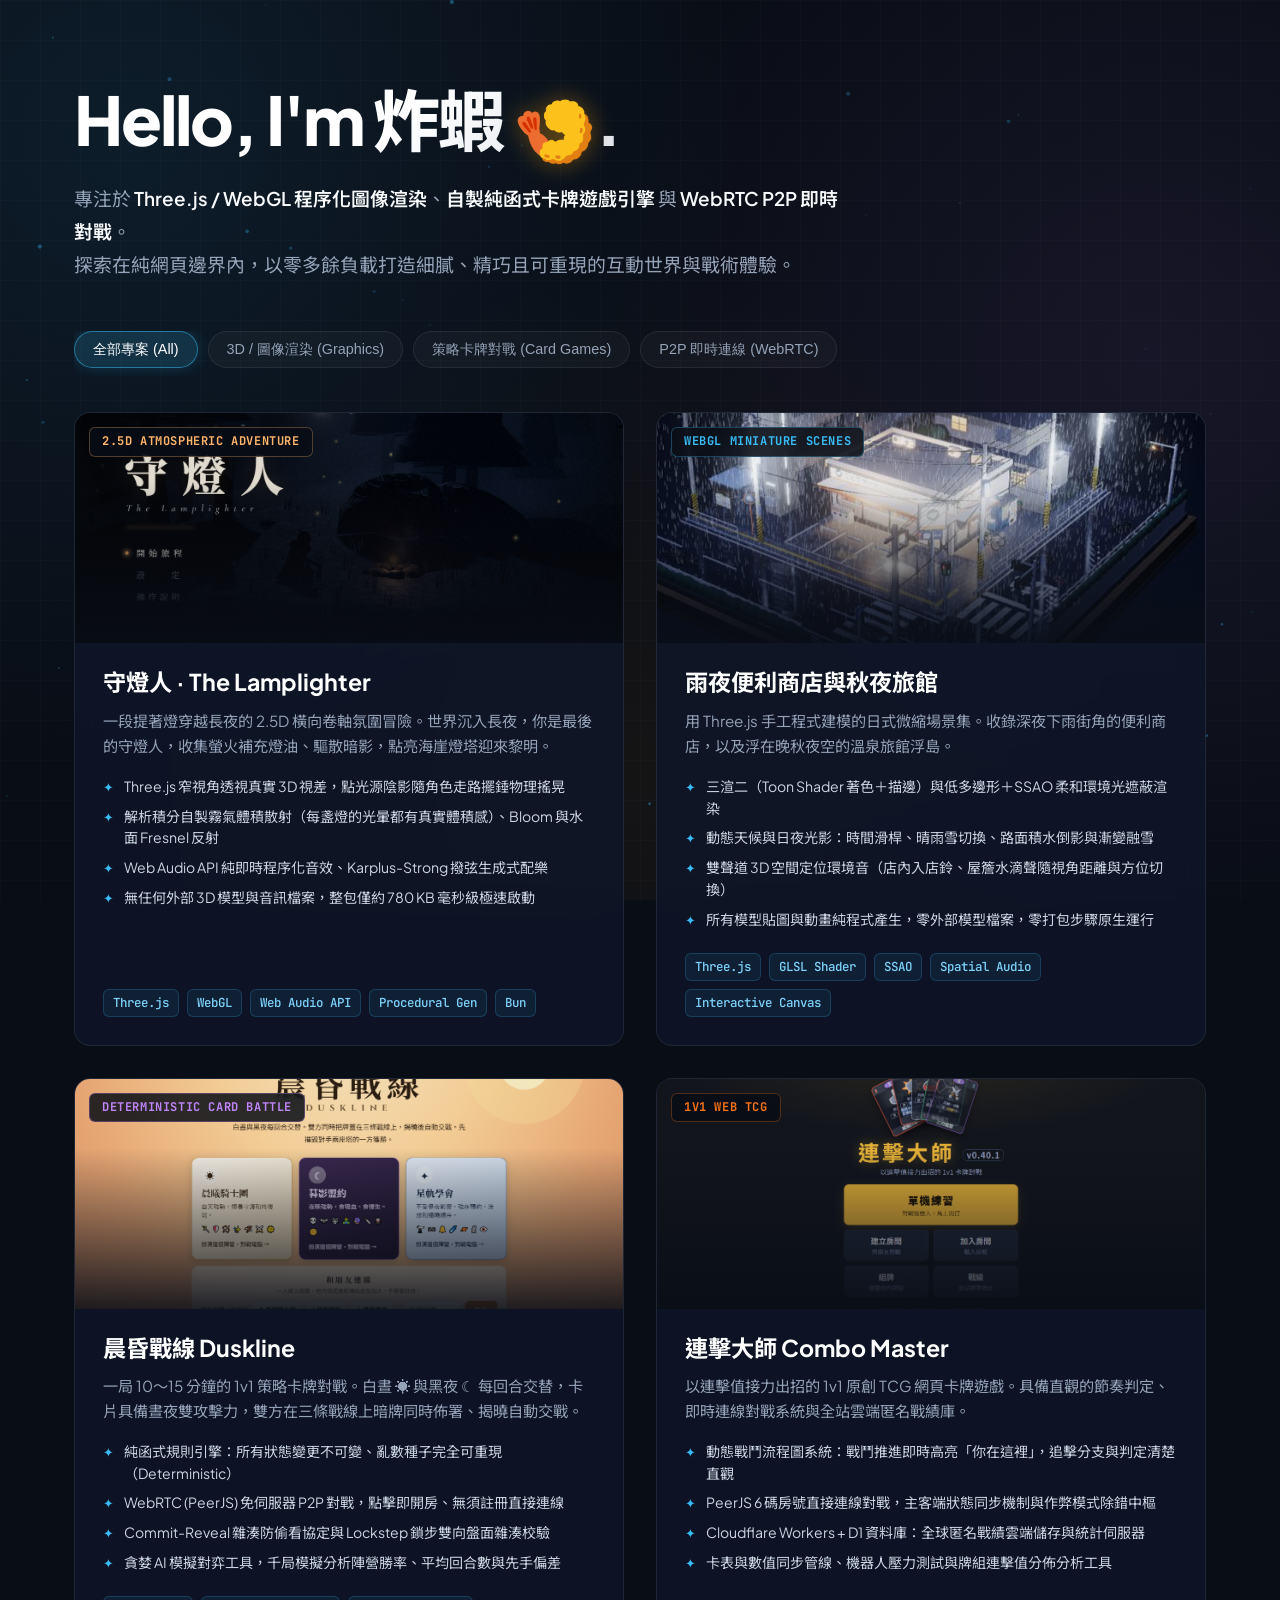
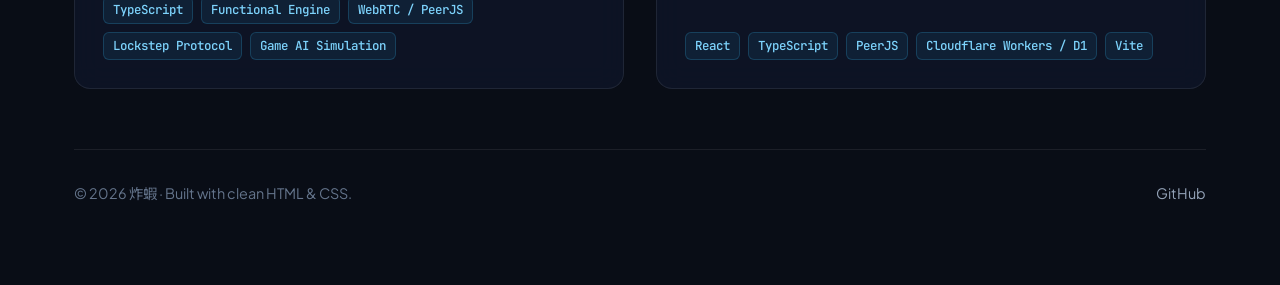
==== commit 2795f066: "feat: 更新為炸蝦🍤品牌，精簡Hero與卡片按鈕，支援點擊封面試玩" ====
--- a/index.html
+++ b/index.html
@@ -3,19 +3,19 @@
 <head>
   <meta charset="UTF-8" />
   <meta name="viewport" content="width=device-width, initial-scale=1.0, viewport-fit=cover" />
-  <title>wkai · 專案作品集 | Creative Developer &amp; Game Craftsman</title>
-  <meta name="description" content="wkai 的個人作品集：專注於 WebGL/Three.js 程序化渲染、原創卡牌對戰引擎、Web Audio 與 WebRTC P2P 多人遊戲。" />
-  <meta name="keywords" content="wkai, 獨立遊戲, WebGL, Three.js, TCG, 卡牌遊戲, 2.5D, WebRTC, PeerJS, 前端工程師" />
-  <meta name="author" content="wkai" />
+  <title>炸蝦 🍤 · 專案作品集 | Creative Developer &amp; Game Craftsman</title>
+  <meta name="description" content="炸蝦 的個人作品集：專注於 WebGL/Three.js 程序化渲染、原創卡牌對戰引擎、Web Audio 與 WebRTC P2P 多人遊戲。" />
+  <meta name="keywords" content="炸蝦, 獨立遊戲, WebGL, Three.js, TCG, 卡牌遊戲, 2.5D, WebRTC, PeerJS, 前端工程師" />
+  <meta name="author" content="炸蝦" />
 
   <!-- Open Graph -->
   <meta property="og:type" content="website" />
   <meta property="og:url" content="https://wkai2573.github.io/" />
-  <meta property="og:title" content="wkai · 專案作品集 | Creative Developer &amp; Game Craftsman" />
+  <meta property="og:title" content="炸蝦 🍤 · 專案作品集 | Creative Developer &amp; Game Craftsman" />
   <meta property="og:description" content="專注於 Three.js / WebGL 程序化圖像渲染、自製純函式卡牌遊戲引擎 與 WebRTC P2P 即時對戰。" />
   <meta property="og:image" content="https://wkai2573.github.io/assets/images/lamplighter.png" />
 
-  <!-- Favicon -->
+  <!-- Favicon (炸蝦 🍤) -->
   <link rel="icon" type="image/svg+xml" href="assets/favicon.svg" />
 
   <!-- Fonts -->
@@ -36,22 +36,11 @@
   <div class="container">
     <!-- Header & Hero -->
     <header>
-      <div class="status-badge">
-        <span class="status-dot"></span> 4 Projects Live on GitHub Pages
-      </div>
-      <h1>Hello, I'm wkai.</h1>
+      <h1>Hello, I'm 炸蝦 <span class="shrimp-emoji">🍤</span>.</h1>
       <p class="hero-bio">
         專注於 <b>Three.js / WebGL 程序化圖像渲染</b>、<b>自製純函式卡牌遊戲引擎</b> 與 <b>WebRTC P2P 即時對戰</b>。<br />
         探索在純網頁邊界內，以零多餘負載打造細膩、精巧且可重現的互動世界與戰術體驗。
       </p>
-      <div class="hero-links">
-        <a href="https://github.com/wkai2573" target="_blank" rel="noopener noreferrer" class="btn btn-primary">
-          <span>🐙 GitHub Profile</span>
-        </a>
-        <a href="./resume/" class="btn btn-outline">
-          <span>📄 個人履歷 Resume</span>
-        </a>
-      </div>
     </header>
 
     <!-- Filter Buttons -->
@@ -67,10 +56,11 @@
 
       <!-- 1. 守燈人 · The Lamplighter -->
       <article class="project-card" data-category="graphics" data-badge="lamplighter">
-        <div class="card-thumb">
+        <div class="card-thumb preview-trigger" data-url="https://wkai2573.github.io/lamplighter/" data-title="守燈人 · The Lamplighter" title="點擊直接試玩 守燈人">
           <img src="assets/images/lamplighter.png" alt="守燈人 · The Lamplighter 遊戲截圖" loading="lazy" decoding="async" />
           <div class="thumb-overlay"></div>
           <span class="card-type-badge">2.5D Atmospheric Adventure</span>
+          <div class="thumb-play-hint">▶ 點擊試玩</div>
         </div>
         <div class="card-body">
           <h2 class="project-title">守燈人 · The Lamplighter</h2>
@@ -88,20 +78,16 @@
             <span class="tag">Procedural Gen</span>
             <span class="tag">Bun</span>
           </div>
-          <div class="card-actions">
-            <a href="https://wkai2573.github.io/lamplighter/" target="_blank" rel="noopener noreferrer" class="btn btn-play">🎮 開啟遊玩</a>
-            <button type="button" class="btn btn-outline btn-actions-outline preview-btn" data-url="https://wkai2573.github.io/lamplighter/" data-title="守燈人 · The Lamplighter">🪟 頁內試玩</button>
-            <a href="https://github.com/wkai2573/lamplighter" target="_blank" rel="noopener noreferrer" class="btn btn-outline btn-actions-outline">🐙 源碼</a>
-          </div>
         </div>
       </article>
 
       <!-- 2. 3D微縮場景集 (雨夜便利商店與秋夜旅館) -->
       <article class="project-card" data-category="graphics" data-badge="konbini">
-        <div class="card-thumb">
+        <div class="card-thumb preview-trigger" data-url="https://wkai2573.github.io/3d-miniature-scenes/" data-title="雨夜便利商店與秋夜旅館" title="點擊進入微縮場景">
           <img src="assets/images/konbini.jpg" alt="雨夜便利商店與秋夜旅館 截圖" loading="lazy" decoding="async" />
           <div class="thumb-overlay"></div>
           <span class="card-type-badge">WebGL Miniature Scenes</span>
+          <div class="thumb-play-hint">▶ 進入場景</div>
         </div>
         <div class="card-body">
           <h2 class="project-title">雨夜便利商店與秋夜旅館</h2>
@@ -119,20 +105,16 @@
             <span class="tag">Spatial Audio</span>
             <span class="tag">Interactive Canvas</span>
           </div>
-          <div class="card-actions">
-            <a href="https://wkai2573.github.io/3d-miniature-scenes/" target="_blank" rel="noopener noreferrer" class="btn btn-play">👀 進入場景</a>
-            <button type="button" class="btn btn-outline btn-actions-outline preview-btn" data-url="https://wkai2573.github.io/3d-miniature-scenes/" data-title="雨夜便利商店與秋夜旅館">🪟 頁內預覽</button>
-            <a href="https://github.com/wkai2573/3d-miniature-scenes" target="_blank" rel="noopener noreferrer" class="btn btn-outline btn-actions-outline">🐙 源碼</a>
-          </div>
         </div>
       </article>
 
       <!-- 3. 晨昏戰線 Duskline -->
       <article class="project-card" data-category="cards p2p" data-badge="duskline">
-        <div class="card-thumb">
+        <div class="card-thumb preview-trigger" data-url="https://wkai2573.github.io/duskline/" data-title="晨昏戰線 Duskline" title="點擊直接對戰 晨昏戰線">
           <img src="assets/images/duskline.png" alt="晨昏戰線 Duskline 遊戲截圖" loading="lazy" decoding="async" />
           <div class="thumb-overlay"></div>
           <span class="card-type-badge">Deterministic Card Battle</span>
+          <div class="thumb-play-hint">▶ 線上對戰</div>
         </div>
         <div class="card-body">
           <h2 class="project-title">晨昏戰線 Duskline</h2>
@@ -150,20 +132,16 @@
             <span class="tag">Lockstep Protocol</span>
             <span class="tag">Game AI Simulation</span>
           </div>
-          <div class="card-actions">
-            <a href="https://wkai2573.github.io/duskline/" target="_blank" rel="noopener noreferrer" class="btn btn-play">⚔️ 線上對戰</a>
-            <button type="button" class="btn btn-outline btn-actions-outline preview-btn" data-url="https://wkai2573.github.io/duskline/" data-title="晨昏戰線 Duskline">🪟 頁內試玩</button>
-            <a href="https://github.com/wkai2573/duskline" target="_blank" rel="noopener noreferrer" class="btn btn-outline btn-actions-outline">🐙 源碼</a>
-          </div>
         </div>
       </article>
 
       <!-- 4. 連擊大師 Combo Master -->
       <article class="project-card" data-category="cards p2p" data-badge="combo">
-        <div class="card-thumb">
+        <div class="card-thumb preview-trigger" data-url="https://wkai2573.github.io/combo-master/" data-title="連擊大師 Combo Master" title="點擊直接試玩 連擊大師">
           <img src="assets/images/combo_master.png" alt="連擊大師 Combo Master 遊戲截圖" loading="lazy" decoding="async" />
           <div class="thumb-overlay"></div>
           <span class="card-type-badge">1v1 Web TCG</span>
+          <div class="thumb-play-hint">▶ 連擊遊玩</div>
         </div>
         <div class="card-body">
           <h2 class="project-title">連擊大師 Combo Master</h2>
@@ -181,46 +159,15 @@
             <span class="tag">Cloudflare Workers / D1</span>
             <span class="tag">Vite</span>
           </div>
-          <div class="card-actions">
-            <a href="https://wkai2573.github.io/combo-master/" target="_blank" rel="noopener noreferrer" class="btn btn-play">🥊 線上遊玩</a>
-            <button type="button" class="btn btn-outline btn-actions-outline preview-btn" data-url="https://wkai2573.github.io/combo-master/" data-title="連擊大師 Combo Master">🪟 頁內試玩</button>
-            <a href="https://github.com/wkai2573/combo-master" target="_blank" rel="noopener noreferrer" class="btn btn-outline btn-actions-outline">🐙 源碼</a>
-          </div>
         </div>
       </article>
 
     </div>
-
-    <!-- Skills Spectrum Section -->
-    <section class="spectrum-section">
-      <h2 class="spectrum-title">Engineering Focus · 技術光譜</h2>
-      <p class="spectrum-desc">在瀏覽器技術的邊界內，結合圖形渲染、音訊合成、純函式架構與去中心化網路。</p>
-      
-      <div class="spectrum-grid">
-        <div class="spectrum-item">
-          <h3>程序化渲染與圖像</h3>
-          <p>Three.js, WebGL, 自製 Toon Shader、體積光霧散射、SSAO、動態陰影與粒子系統。堅持極致的輕量與無外部模型負載。</p>
-        </div>
-        <div class="spectrum-item">
-          <h3>純函式規則引擎</h3>
-          <p>不可變狀態轉換（Immutable State）、可重現亂數產生器（RNG Seed）、事件驅動渲染、千局 AI 自我對弈平衡模擬。</p>
-        </div>
-        <div class="spectrum-item">
-          <h3>P2P 連線與邊緣運算</h3>
-          <p>WebRTC / PeerJS 無伺服器雙人連線、Lockstep 鎖步協定、Commit-Reveal 雜湊防作弊、Cloudflare Workers + D1 邊緣資料庫。</p>
-        </div>
-        <div class="spectrum-item">
-          <h3>即時音訊合成</h3>
-          <p>Web Audio API 純程式合成環境音、Karplus-Strong 撥弦演算法生成式配樂、3D 空間定位音場。</p>
-        </div>
-      </div>
-    </section>
 
     <!-- Footer -->
     <footer>
-      <div>© 2026 wkai · Built with clean HTML &amp; CSS.</div>
+      <div>© 2026 炸蝦 · Built with clean HTML &amp; CSS.</div>
       <div>
-        <a href="./resume/">Resume</a> · 
         <a href="https://github.com/wkai2573" target="_blank" rel="noopener noreferrer">GitHub</a>
       </div>
     </footer>
@@ -271,7 +218,7 @@
       });
     });
 
-    // Preview Modal
+    // Preview Modal (點擊封面圖片觸發試玩)
     const modal = document.getElementById('previewModal');
     const modalIframe = document.getElementById('modalIframe');
     const modalTitle = document.getElementById('modalTitle');
@@ -279,10 +226,10 @@
     const closeModal = document.getElementById('closeModal');
     const modalLoader = document.getElementById('modalLoader');
 
-    document.querySelectorAll('.preview-btn').forEach(btn => {
-      btn.addEventListener('click', () => {
-        const url = btn.dataset.url;
-        const title = btn.dataset.title;
+    document.querySelectorAll('.preview-trigger').forEach(trigger => {
+      trigger.addEventListener('click', () => {
+        const url = trigger.dataset.url;
+        const title = trigger.dataset.title;
         modalTitle.textContent = title;
         modalExternalLink.href = url;
         modalLoader.style.display = 'flex';
--- a/style.css
+++ b/style.css
@@ -1,5 +1,5 @@
 /* ==========================================================================
-   Design Tokens & Modern Styling (Based on 參考.html)
+   Design Tokens & Modern Styling (炸蝦 🍤 作品集)
    ========================================================================== */
 :root {
   --bg: #090d16;
@@ -16,7 +16,6 @@
   --accent: #f59e0b;
   --purple: #c084fc;
   --crimson: #ef4444;
-  --emerald: #10b981;
 
   --tag-bg: rgba(56, 189, 248, 0.08);
   --tag-border: rgba(56, 189, 248, 0.2);
@@ -46,9 +45,9 @@
   font-family: 'Plus Jakarta Sans', 'Noto Sans TC', system-ui, -apple-system, sans-serif;
   line-height: 1.6;
   background-image: 
-    radial-gradient(circle at 10% 15%, rgba(56, 189, 248, 0.1) 0%, transparent 45%),
-    radial-gradient(circle at 90% 40%, rgba(192, 132, 252, 0.09) 0%, transparent 45%),
-    radial-gradient(circle at 50% 85%, rgba(245, 158, 11, 0.06) 0%, transparent 50%);
+    radial-gradient(circle at 10% 15%, rgba(56, 189, 248, 0.09) 0%, transparent 45%),
+    radial-gradient(circle at 90% 40%, rgba(192, 132, 252, 0.08) 0%, transparent 45%),
+    radial-gradient(circle at 50% 85%, rgba(245, 158, 11, 0.05) 0%, transparent 50%);
   background-attachment: fixed;
   min-height: 100vh;
   -webkit-font-smoothing: antialiased;
@@ -87,51 +86,23 @@
 .container {
   max-width: 1180px;
   margin: 0 auto;
-  padding: 50px 24px 100px;
+  padding: 60px 24px 80px;
   position: relative;
   z-index: 1;
 }
 
 /* ==========================================================================
-   Header & Hero
+   Header & Hero (極簡純淨)
    ========================================================================== */
 header {
-  padding: 40px 0 60px;
+  padding: 20px 0 50px;
   display: flex;
   flex-direction: column;
-  gap: 20px;
-}
-
-.status-badge {
-  align-self: flex-start;
-  display: inline-flex;
-  align-items: center;
-  gap: 8px;
-  padding: 6px 14px;
-  font-size: 0.85rem;
-  font-family: 'JetBrains Mono', monospace;
-  border-radius: var(--radius-pill);
-  background: rgba(34, 197, 94, 0.1);
-  color: #4ade80;
-  border: 1px solid rgba(34, 197, 94, 0.25);
-}
-
-.status-dot {
-  width: 8px;
-  height: 8px;
-  background: #22c55e;
-  border-radius: 50%;
-  box-shadow: 0 0 10px #22c55e;
-  animation: pulse 2s infinite ease-in-out;
-}
-
-@keyframes pulse {
-  0%, 100% { opacity: 1; transform: scale(1); }
-  50% { opacity: 0.45; transform: scale(0.85); }
+  gap: 16px;
 }
 
 h1 {
-  font-size: clamp(2.4rem, 5.5vw, 4rem);
+  font-size: clamp(2.6rem, 6vw, 4.2rem);
   font-weight: 800;
   letter-spacing: -0.03em;
   line-height: 1.15;
@@ -140,66 +111,25 @@
   -webkit-text-fill-color: transparent;
 }
 
+.shrimp-emoji {
+  -webkit-text-fill-color: initial;
+  background: none;
+  display: inline-block;
+  vertical-align: middle;
+  filter: drop-shadow(0 0 12px rgba(245, 158, 11, 0.4));
+}
+
 .hero-bio {
   font-size: 1.18rem;
   color: var(--text-muted);
-  max-width: 760px;
+  max-width: 780px;
   font-weight: 400;
-  line-height: 1.7;
+  line-height: 1.75;
 }
 
 .hero-bio b {
   color: var(--text-main);
   font-weight: 600;
-}
-
-.hero-links {
-  display: flex;
-  gap: 14px;
-  flex-wrap: wrap;
-  margin-top: 10px;
-}
-
-/* Buttons */
-.btn {
-  display: inline-flex;
-  align-items: center;
-  gap: 8px;
-  padding: 10px 22px;
-  border-radius: 10px;
-  text-decoration: none;
-  font-weight: 600;
-  font-size: 0.95rem;
-  transition: var(--transition);
-  cursor: pointer;
-  border: 1px solid transparent;
-  user-select: none;
-}
-
-.btn-primary {
-  background: #38bdf8;
-  color: #080d1a;
-  border-color: #38bdf8;
-}
-
-.btn-primary:hover {
-  background: #7dd3fc;
-  border-color: #7dd3fc;
-  transform: translateY(-2px);
-  box-shadow: 0 10px 25px var(--primary-glow);
-}
-
-.btn-outline {
-  background: rgba(255, 255, 255, 0.04);
-  color: var(--text-main);
-  border-color: var(--card-border);
-}
-
-.btn-outline:hover {
-  background: rgba(255, 255, 255, 0.08);
-  border-color: rgba(255, 255, 255, 0.25);
-  transform: translateY(-2px);
-  color: #ffffff;
 }
 
 /* ==========================================================================
@@ -273,13 +203,15 @@
   box-shadow: 0 20px 45px rgba(0, 0, 0, 0.55), 0 0 30px rgba(56, 189, 248, 0.15);
 }
 
-/* Card Visual Header */
+/* Card Visual Header (點擊試玩 Trigger) */
 .card-thumb {
   width: 100%;
   height: 230px;
   position: relative;
   overflow: hidden;
   background: #080d18;
+  cursor: pointer;
+  user-select: none;
 }
 
 .card-thumb img {
@@ -287,12 +219,13 @@
   height: 100%;
   object-fit: cover;
   object-position: center;
-  transition: transform 0.6s cubic-bezier(0.16, 1, 0.3, 1);
+  transition: transform 0.6s cubic-bezier(0.16, 1, 0.3, 1), filter 0.3s ease;
   display: block;
 }
 
-.project-card:hover .card-thumb img {
-  transform: scale(1.05);
+.card-thumb:hover img {
+  transform: scale(1.06);
+  filter: brightness(1.08);
 }
 
 .thumb-overlay {
@@ -300,6 +233,37 @@
   inset: 0;
   background: linear-gradient(180deg, rgba(9, 13, 22, 0.05) 30%, rgba(9, 13, 22, 0.9) 100%);
   pointer-events: none;
+}
+
+/* Hover Hint: ▶ 點擊試玩 */
+.thumb-play-hint {
+  position: absolute;
+  top: 50%;
+  left: 50%;
+  transform: translate(-50%, -50%) scale(0.9);
+  opacity: 0;
+  background: rgba(9, 13, 22, 0.85);
+  backdrop-filter: blur(10px);
+  -webkit-backdrop-filter: blur(10px);
+  border: 1px solid var(--primary);
+  color: var(--primary);
+  padding: 10px 22px;
+  border-radius: var(--radius-pill);
+  font-size: 0.92rem;
+  font-weight: 700;
+  letter-spacing: 0.05em;
+  display: inline-flex;
+  align-items: center;
+  gap: 8px;
+  box-shadow: 0 10px 25px rgba(0, 0, 0, 0.6), 0 0 20px var(--primary-glow);
+  transition: var(--transition);
+  pointer-events: none;
+  z-index: 2;
+}
+
+.card-thumb:hover .thumb-play-hint {
+  opacity: 1;
+  transform: translate(-50%, -50%) scale(1);
 }
 
 .card-type-badge {
@@ -318,6 +282,7 @@
   text-transform: uppercase;
   letter-spacing: 0.05em;
   font-family: 'JetBrains Mono', monospace;
+  z-index: 1;
 }
 
 /* Themed badges */
@@ -392,7 +357,7 @@
   display: flex;
   flex-wrap: wrap;
   gap: 8px;
-  margin-bottom: 26px;
+  margin-top: auto;
 }
 
 .tag {
@@ -404,38 +369,6 @@
   padding: 3px 9px;
   border-radius: 6px;
   border: 1px solid var(--tag-border);
-}
-
-/* Card Actions */
-.card-actions {
-  display: flex;
-  gap: 10px;
-  flex-wrap: wrap;
-  margin-top: auto;
-  padding-top: 14px;
-  border-top: 1px solid rgba(255, 255, 255, 0.06);
-}
-
-.btn-play {
-  background: rgba(56, 189, 248, 0.15);
-  color: #7dd3fc;
-  border: 1px solid rgba(56, 189, 248, 0.3);
-  padding: 8px 18px;
-  font-size: 0.88rem;
-  border-radius: 8px;
-}
-
-.btn-play:hover {
-  background: #38bdf8;
-  color: #080d1a;
-  border-color: #38bdf8;
-  box-shadow: 0 4px 18px rgba(56, 189, 248, 0.35);
-}
-
-.btn-actions-outline {
-  padding: 8px 16px;
-  font-size: 0.88rem;
-  border-radius: 8px;
 }
 
 /* ==========================================================================
@@ -583,70 +516,11 @@
 }
 
 /* ==========================================================================
-   Skills Spectrum Section
-   ========================================================================== */
-.spectrum-section {
-  margin-top: 80px;
-  padding: 40px;
-  background: var(--card-bg);
-  backdrop-filter: blur(14px);
-  -webkit-backdrop-filter: blur(14px);
-  border: 1px solid var(--card-border);
-  border-radius: var(--radius);
-}
-
-.spectrum-title {
-  font-size: 1.6rem;
-  font-weight: 700;
-  margin-bottom: 8px;
-  color: #ffffff;
-}
-
-.spectrum-desc {
-  color: var(--text-muted);
-  font-size: 0.98rem;
-  margin-bottom: 24px;
-}
-
-.spectrum-grid {
-  display: grid;
-  grid-template-columns: repeat(auto-fit, minmax(240px, 1fr));
-  gap: 24px;
-}
-
-.spectrum-item {
-  background: rgba(255, 255, 255, 0.02);
-  border: 1px solid rgba(255, 255, 255, 0.05);
-  border-radius: var(--radius-sm);
-  padding: 20px;
-  transition: var(--transition);
-}
-
-.spectrum-item:hover {
-  background: rgba(255, 255, 255, 0.04);
-  border-color: rgba(56, 189, 248, 0.2);
-  transform: translateY(-2px);
-}
-
-.spectrum-item h3 {
-  font-size: 1.05rem;
-  color: var(--primary);
-  margin-bottom: 8px;
-  font-weight: 700;
-}
-
-.spectrum-item p {
-  font-size: 0.9rem;
-  color: var(--text-muted);
-  line-height: 1.6;
-}
-
-/* ==========================================================================
-   Footer
+   Footer (極簡收尾)
    ========================================================================== */
 footer {
-  margin-top: 100px;
-  padding-top: 36px;
+  margin-top: 60px;
+  padding-top: 32px;
   border-top: 1px solid var(--card-border);
   display: flex;
   justify-content: space-between;
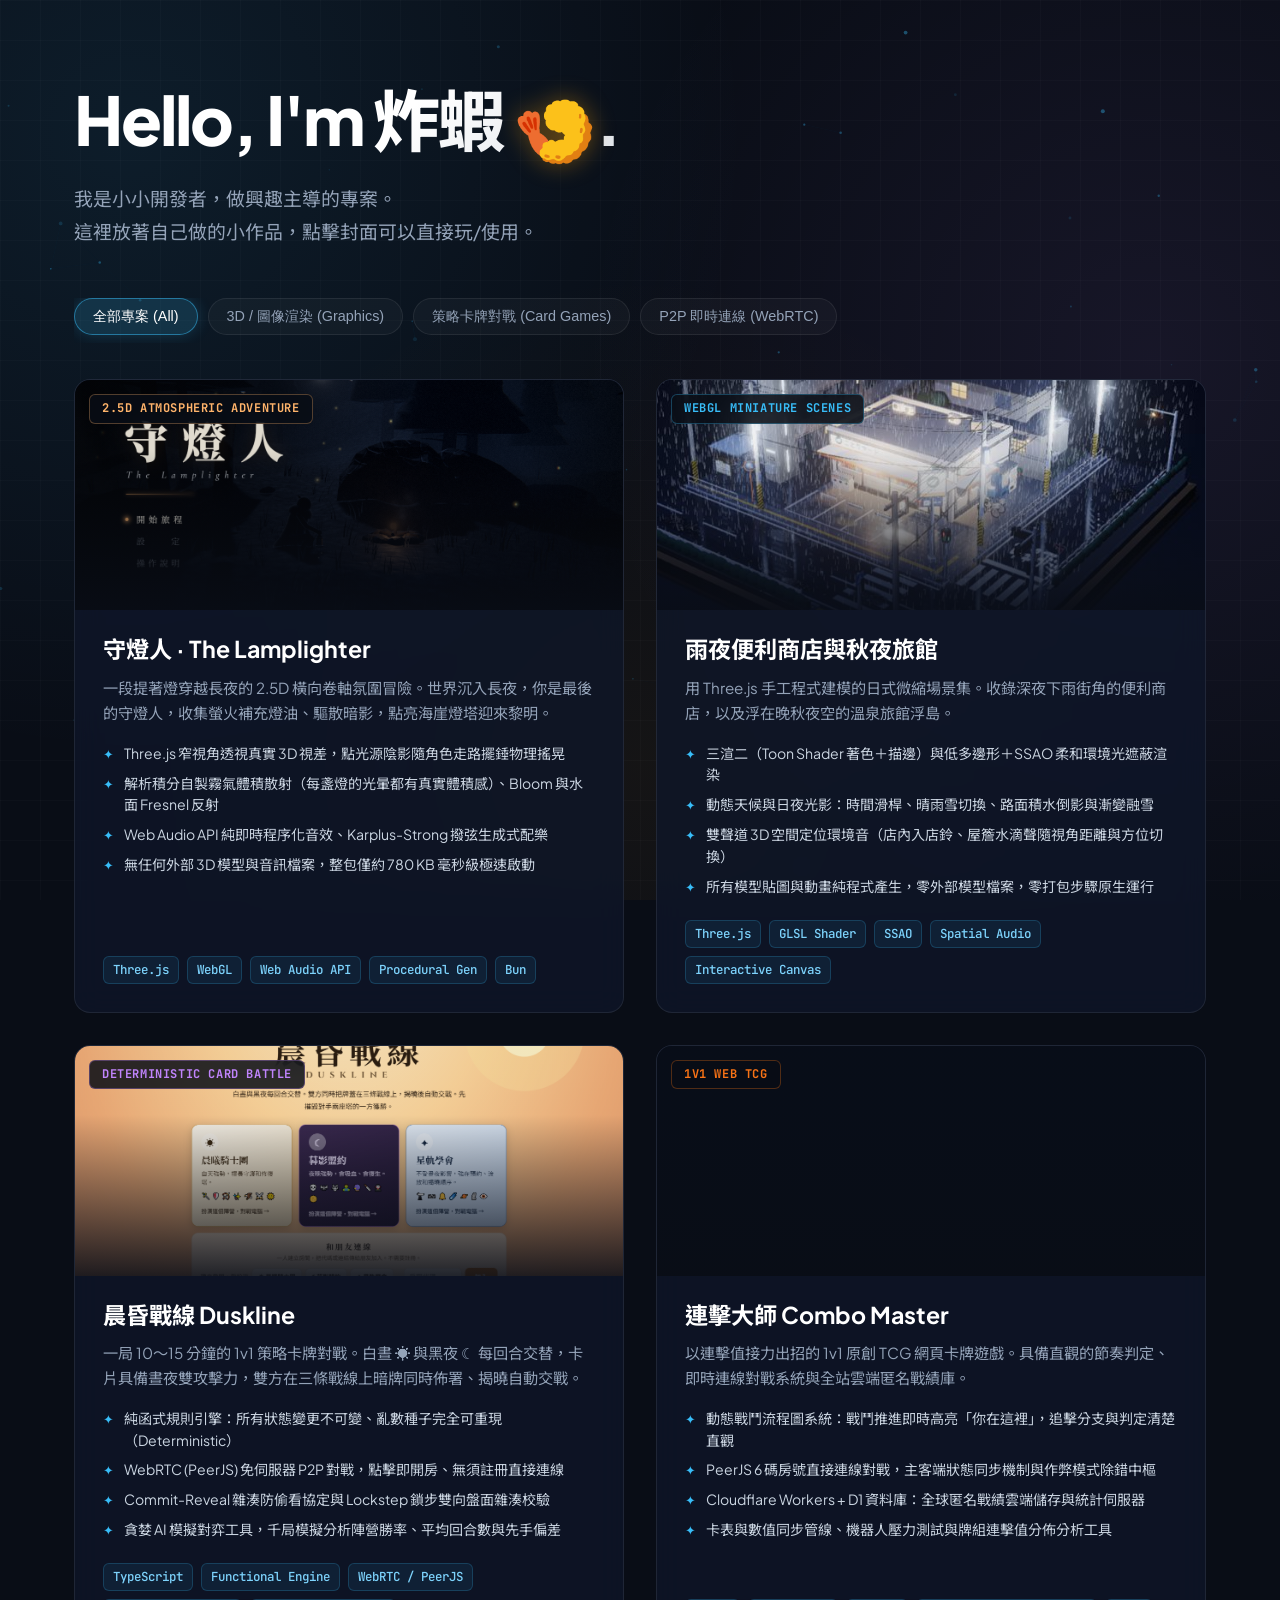
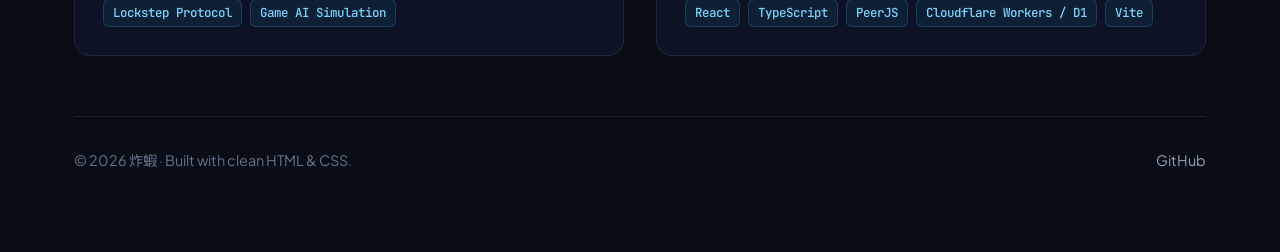
==== commit fd08b7a3: "docs: 更新自我介紹為真誠真實的炸蝦個人簡介，去技術標籤包袱" ====
--- a/index.html
+++ b/index.html
@@ -3,16 +3,16 @@
 <head>
   <meta charset="UTF-8" />
   <meta name="viewport" content="width=device-width, initial-scale=1.0, viewport-fit=cover" />
-  <title>炸蝦 🍤 · 專案作品集 | Creative Developer &amp; Game Craftsman</title>
-  <meta name="description" content="炸蝦 的個人作品集：專注於 WebGL/Three.js 程序化渲染、原創卡牌對戰引擎、Web Audio 與 WebRTC P2P 多人遊戲。" />
-  <meta name="keywords" content="炸蝦, 獨立遊戲, WebGL, Three.js, TCG, 卡牌遊戲, 2.5D, WebRTC, PeerJS, 前端工程師" />
+  <title>炸蝦 🍤 · 作品集</title>
+  <meta name="description" content="我是炸蝦，小小開發者，做興趣主導的專案。一切都問 AI，好愛 Agent。" />
+  <meta name="keywords" content="炸蝦, 獨立遊戲, 卡牌遊戲, 網頁作品, AI Agent" />
   <meta name="author" content="炸蝦" />
 
   <!-- Open Graph -->
   <meta property="og:type" content="website" />
   <meta property="og:url" content="https://wkai2573.github.io/" />
-  <meta property="og:title" content="炸蝦 🍤 · 專案作品集 | Creative Developer &amp; Game Craftsman" />
-  <meta property="og:description" content="專注於 Three.js / WebGL 程序化圖像渲染、自製純函式卡牌遊戲引擎 與 WebRTC P2P 即時對戰。" />
+  <meta property="og:title" content="炸蝦 🍤 · 作品集" />
+  <meta property="og:description" content="我是炸蝦，小小開發者，做興趣主導的專案。一切都問 AI，好愛 Agent。" />
   <meta property="og:image" content="https://wkai2573.github.io/assets/images/lamplighter.png" />
 
   <!-- Favicon (炸蝦 🍤) -->
@@ -38,8 +38,8 @@
     <header>
       <h1>Hello, I'm 炸蝦 <span class="shrimp-emoji">🍤</span>.</h1>
       <p class="hero-bio">
-        專注於 <b>Three.js / WebGL 程序化圖像渲染</b>、<b>自製純函式卡牌遊戲引擎</b> 與 <b>WebRTC P2P 即時對戰</b>。<br />
-        探索在純網頁邊界內，以零多餘負載打造細膩、精巧且可重現的互動世界與戰術體驗。
+        我是小小開發者，做興趣主導的專案。<br />
+        這裡放著自己做的小作品，點擊封面可以直接玩/使用。
       </p>
     </header>
 
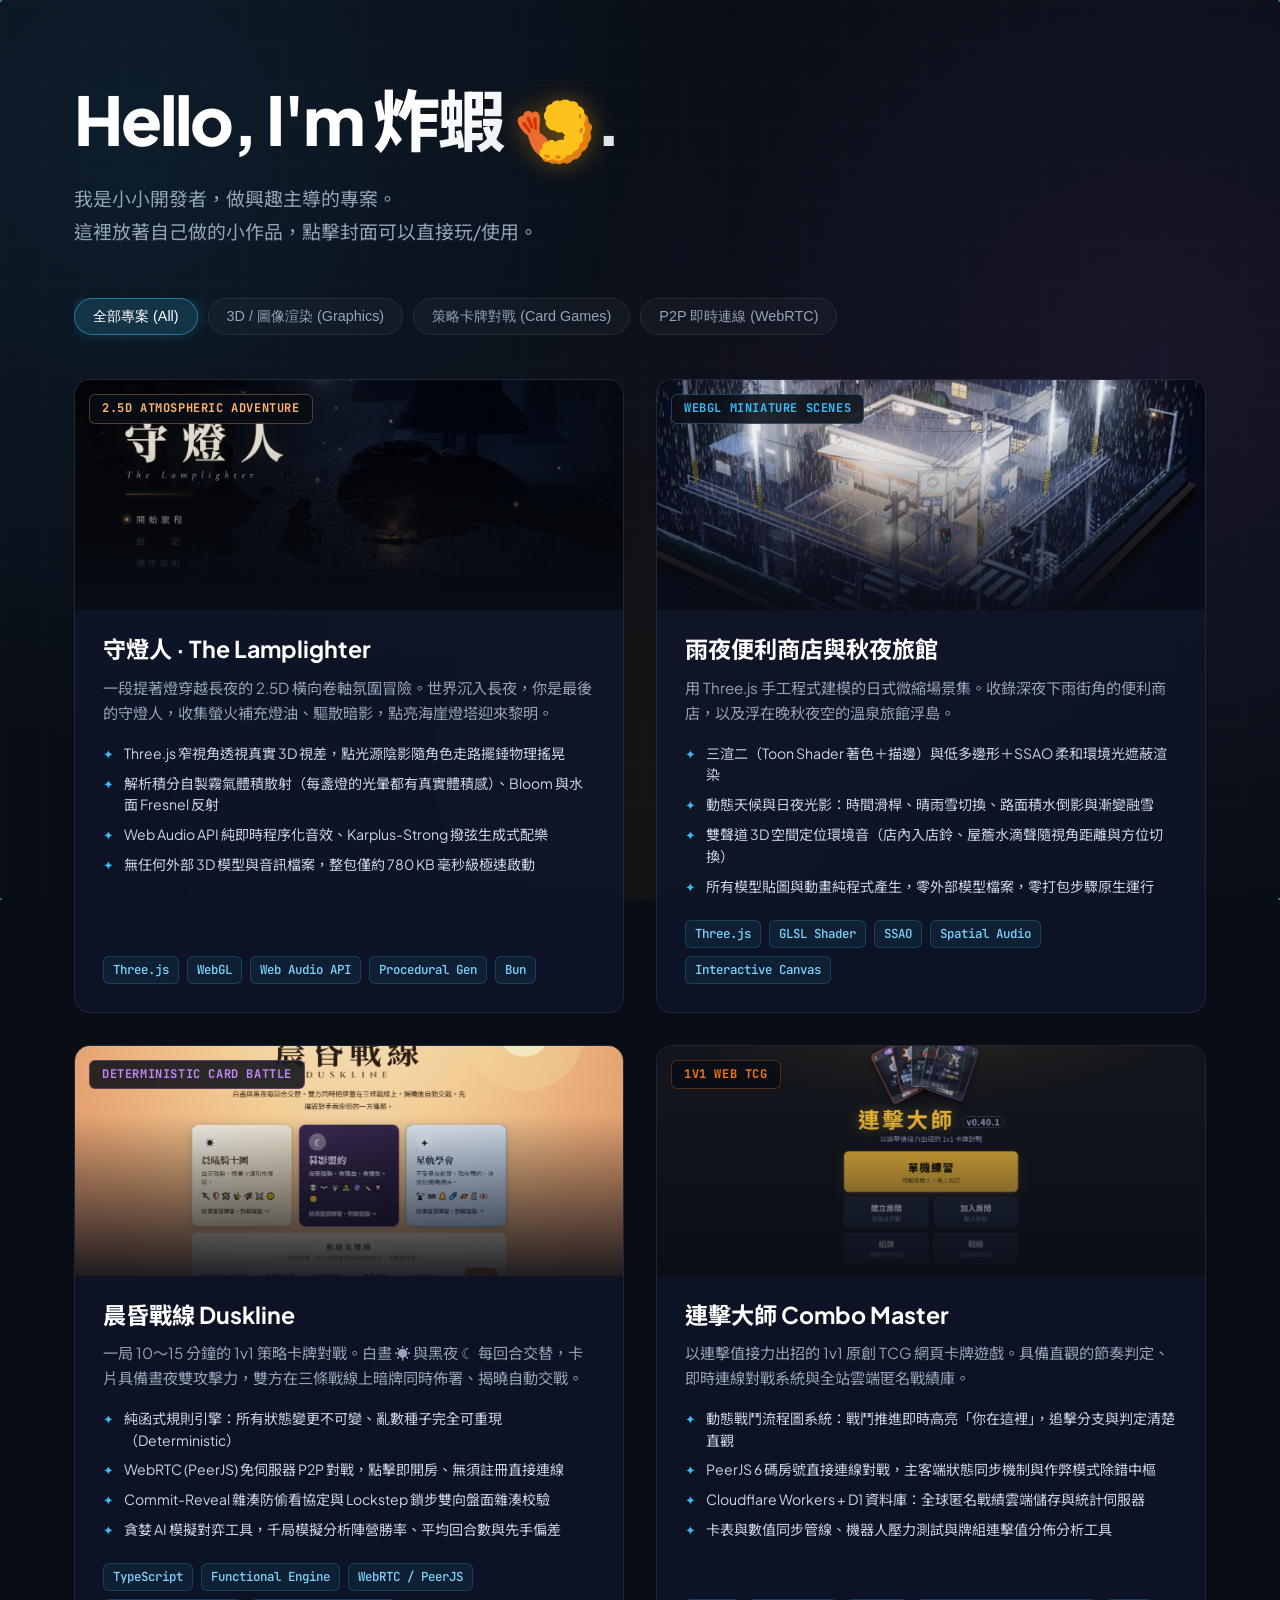
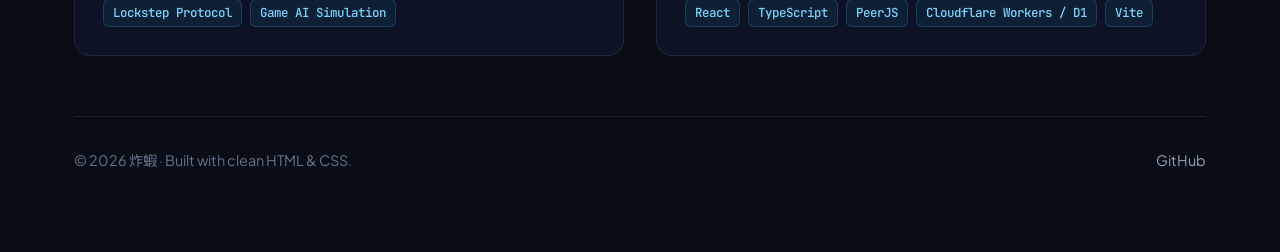
==== commit a76ca5bd: "feat: 專案卡片改為原生外開新分頁並清理 modal 代碼" ====
--- a/index.html
+++ b/index.html
@@ -56,14 +56,14 @@
 
       <!-- 1. 守燈人 · The Lamplighter -->
       <article class="project-card" data-category="graphics" data-badge="lamplighter">
-        <div class="card-thumb preview-trigger" data-url="https://wkai2573.github.io/lamplighter/" data-title="守燈人 · The Lamplighter" title="點擊直接試玩 守燈人">
+        <a class="card-thumb" href="https://wkai2573.github.io/lamplighter/" target="_blank" rel="noopener noreferrer" title="在新分頁開啟 守燈人 · The Lamplighter">
           <img src="assets/images/lamplighter.png" alt="守燈人 · The Lamplighter 遊戲截圖" loading="lazy" decoding="async" />
           <div class="thumb-overlay"></div>
           <span class="card-type-badge">2.5D Atmospheric Adventure</span>
-          <div class="thumb-play-hint">▶ 點擊試玩</div>
-        </div>
-        <div class="card-body">
-          <h2 class="project-title">守燈人 · The Lamplighter</h2>
+          <div class="thumb-play-hint">▶ 點擊試玩 ↗</div>
+        </a>
+        <div class="card-body">
+          <h2 class="project-title"><a href="https://wkai2573.github.io/lamplighter/" target="_blank" rel="noopener noreferrer">守燈人 · The Lamplighter</a></h2>
           <p class="project-desc">一段提著燈穿越長夜的 2.5D 橫向卷軸氛圍冒險。世界沉入長夜，你是最後的守燈人，收集螢火補充燈油、驅散暗影，點亮海崖燈塔迎來黎明。</p>
           <ul class="feature-list">
             <li class="feature-item">Three.js 窄視角透視真實 3D 視差，點光源陰影隨角色走路擺錘物理搖晃</li>
@@ -83,14 +83,14 @@
 
       <!-- 2. 3D微縮場景集 (雨夜便利商店與秋夜旅館) -->
       <article class="project-card" data-category="graphics" data-badge="konbini">
-        <div class="card-thumb preview-trigger" data-url="https://wkai2573.github.io/3d-miniature-scenes/" data-title="雨夜便利商店與秋夜旅館" title="點擊進入微縮場景">
+        <a class="card-thumb" href="https://wkai2573.github.io/3d-miniature-scenes/" target="_blank" rel="noopener noreferrer" title="在新分頁開啟 雨夜便利商店與秋夜旅館">
           <img src="assets/images/konbini.jpg" alt="雨夜便利商店與秋夜旅館 截圖" loading="lazy" decoding="async" />
           <div class="thumb-overlay"></div>
           <span class="card-type-badge">WebGL Miniature Scenes</span>
-          <div class="thumb-play-hint">▶ 進入場景</div>
-        </div>
-        <div class="card-body">
-          <h2 class="project-title">雨夜便利商店與秋夜旅館</h2>
+          <div class="thumb-play-hint">▶ 進入場景 ↗</div>
+        </a>
+        <div class="card-body">
+          <h2 class="project-title"><a href="https://wkai2573.github.io/3d-miniature-scenes/" target="_blank" rel="noopener noreferrer">雨夜便利商店與秋夜旅館</a></h2>
           <p class="project-desc">用 Three.js 手工程式建模的日式微縮場景集。收錄深夜下雨街角的便利商店，以及浮在晚秋夜空的溫泉旅館浮島。</p>
           <ul class="feature-list">
             <li class="feature-item">三渲二（Toon Shader 著色＋描邊）與低多邊形＋SSAO 柔和環境光遮蔽渲染</li>
@@ -110,14 +110,14 @@
 
       <!-- 3. 晨昏戰線 Duskline -->
       <article class="project-card" data-category="cards p2p" data-badge="duskline">
-        <div class="card-thumb preview-trigger" data-url="https://wkai2573.github.io/duskline/" data-title="晨昏戰線 Duskline" title="點擊直接對戰 晨昏戰線">
+        <a class="card-thumb" href="https://wkai2573.github.io/duskline/" target="_blank" rel="noopener noreferrer" title="在新分頁開啟 晨昏戰線 Duskline">
           <img src="assets/images/duskline.png" alt="晨昏戰線 Duskline 遊戲截圖" loading="lazy" decoding="async" />
           <div class="thumb-overlay"></div>
           <span class="card-type-badge">Deterministic Card Battle</span>
-          <div class="thumb-play-hint">▶ 線上對戰</div>
-        </div>
-        <div class="card-body">
-          <h2 class="project-title">晨昏戰線 Duskline</h2>
+          <div class="thumb-play-hint">▶ 線上對戰 ↗</div>
+        </a>
+        <div class="card-body">
+          <h2 class="project-title"><a href="https://wkai2573.github.io/duskline/" target="_blank" rel="noopener noreferrer">晨昏戰線 Duskline</a></h2>
           <p class="project-desc">一局 10～15 分鐘的 1v1 策略卡牌對戰。白晝 ☀ 與黑夜 ☾ 每回合交替，卡片具備晝夜雙攻擊力，雙方在三條戰線上暗牌同時佈署、揭曉自動交戰。</p>
           <ul class="feature-list">
             <li class="feature-item">純函式規則引擎：所有狀態變更不可變、亂數種子完全可重現（Deterministic）</li>
@@ -137,14 +137,14 @@
 
       <!-- 4. 連擊大師 Combo Master -->
       <article class="project-card" data-category="cards p2p" data-badge="combo">
-        <div class="card-thumb preview-trigger" data-url="https://wkai2573.github.io/combo-master/" data-title="連擊大師 Combo Master" title="點擊直接試玩 連擊大師">
+        <a class="card-thumb" href="https://wkai2573.github.io/combo-master/" target="_blank" rel="noopener noreferrer" title="在新分頁開啟 連擊大師 Combo Master">
           <img src="assets/images/combo_master.png" alt="連擊大師 Combo Master 遊戲截圖" loading="lazy" decoding="async" />
           <div class="thumb-overlay"></div>
           <span class="card-type-badge">1v1 Web TCG</span>
-          <div class="thumb-play-hint">▶ 連擊遊玩</div>
-        </div>
-        <div class="card-body">
-          <h2 class="project-title">連擊大師 Combo Master</h2>
+          <div class="thumb-play-hint">▶ 連擊遊玩 ↗</div>
+        </a>
+        <div class="card-body">
+          <h2 class="project-title"><a href="https://wkai2573.github.io/combo-master/" target="_blank" rel="noopener noreferrer">連擊大師 Combo Master</a></h2>
           <p class="project-desc">以連擊值接力出招的 1v1 原創 TCG 網頁卡牌遊戲。具備直觀的節奏判定、即時連線對戰系統與全站雲端匿名戰績庫。</p>
           <ul class="feature-list">
             <li class="feature-item">動態戰鬥流程圖系統：戰鬥推進即時高亮「你在這裡」，追擊分支與判定清楚直觀</li>
@@ -173,29 +173,6 @@
     </footer>
   </div>
 
-  <!-- Preview Modal (Iframe Embed) -->
-  <div class="modal-overlay" id="previewModal" role="dialog" aria-modal="true" aria-labelledby="modalTitle">
-    <div class="modal-box">
-      <div class="modal-header">
-        <div class="modal-title">
-          <span style="color: var(--primary);">●</span>
-          <span id="modalTitle">Live Preview</span>
-        </div>
-        <div class="modal-actions">
-          <a href="#" target="_blank" rel="noopener noreferrer" id="modalExternalLink" class="btn-popout">在新分頁開啟 ↗</a>
-          <button type="button" class="btn-close" id="closeModal" aria-label="關閉彈窗">×</button>
-        </div>
-      </div>
-      <div class="modal-iframe-wrap">
-        <div class="modal-loader" id="modalLoader">
-          <div class="spinner"></div>
-          <div>載入遊戲體驗中……</div>
-        </div>
-        <iframe class="modal-iframe" id="modalIframe" src="about:blank" allow="autoplay; fullscreen; accelerometer; gyroscope"></iframe>
-      </div>
-    </div>
-  </div>
-
   <!-- Interactive Scripts -->
   <script>
     // Category Filtering
@@ -216,49 +193,6 @@
           }
         });
       });
-    });
-
-    // Preview Modal (點擊封面圖片觸發試玩)
-    const modal = document.getElementById('previewModal');
-    const modalIframe = document.getElementById('modalIframe');
-    const modalTitle = document.getElementById('modalTitle');
-    const modalExternalLink = document.getElementById('modalExternalLink');
-    const closeModal = document.getElementById('closeModal');
-    const modalLoader = document.getElementById('modalLoader');
-
-    document.querySelectorAll('.preview-trigger').forEach(trigger => {
-      trigger.addEventListener('click', () => {
-        const url = trigger.dataset.url;
-        const title = trigger.dataset.title;
-        modalTitle.textContent = title;
-        modalExternalLink.href = url;
-        modalLoader.style.display = 'flex';
-
-        modalIframe.onload = () => {
-          modalLoader.style.display = 'none';
-        };
-
-        modalIframe.src = url;
-        modal.classList.add('active');
-        document.body.style.overflow = 'hidden';
-      });
-    });
-
-    function hideModal() {
-      modal.classList.remove('active');
-      modalIframe.src = 'about:blank';
-      document.body.style.overflow = '';
-    }
-
-    closeModal.addEventListener('click', hideModal);
-    modal.addEventListener('click', (e) => {
-      if (e.target === modal) hideModal();
-    });
-
-    document.addEventListener('keydown', (e) => {
-      if (e.key === 'Escape' && modal.classList.contains('active')) {
-        hideModal();
-      }
     });
 
     // Ambient Starfield Canvas
--- a/style.css
+++ b/style.css
@@ -203,8 +203,10 @@
   box-shadow: 0 20px 45px rgba(0, 0, 0, 0.55), 0 0 30px rgba(56, 189, 248, 0.15);
 }
 
-/* Card Visual Header (點擊試玩 Trigger) */
+/* Card Visual Header (另開新分頁) */
 .card-thumb {
+  display: block;
+  text-decoration: none;
   width: 100%;
   height: 230px;
   position: relative;
@@ -212,6 +214,11 @@
   background: #080d18;
   cursor: pointer;
   user-select: none;
+}
+
+.card-thumb:focus-visible {
+  outline: 2px solid var(--primary);
+  outline-offset: -2px;
 }
 
 .card-thumb img {
@@ -319,6 +326,22 @@
   line-height: 1.3;
 }
 
+.project-title a {
+  color: inherit;
+  text-decoration: none;
+  transition: var(--transition);
+}
+
+.project-title a:hover {
+  color: var(--primary);
+}
+
+.project-title a:focus-visible {
+  outline: 2px solid var(--primary);
+  outline-offset: 3px;
+  border-radius: 4px;
+}
+
 .project-desc {
   font-size: 0.95rem;
   color: var(--text-muted);
@@ -371,149 +394,7 @@
   border: 1px solid var(--tag-border);
 }
 
-/* ==========================================================================
-   Preview Modal (Iframe Embed)
-   ========================================================================== */
-.modal-overlay {
-  position: fixed;
-  inset: 0;
-  background: rgba(5, 8, 15, 0.85);
-  backdrop-filter: blur(12px);
-  -webkit-backdrop-filter: blur(12px);
-  display: none;
-  align-items: center;
-  justify-content: center;
-  z-index: 1000;
-  padding: 24px;
-  opacity: 0;
-  transition: opacity 0.25s ease;
-}
-
-.modal-overlay.active {
-  display: flex;
-  opacity: 1;
-}
-
-.modal-box {
-  background: #0d1322;
-  border: 1px solid var(--card-border);
-  border-radius: 20px;
-  width: 100%;
-  max-width: 1100px;
-  height: 88vh;
-  display: flex;
-  flex-direction: column;
-  overflow: hidden;
-  box-shadow: 0 30px 80px rgba(0, 0, 0, 0.8), 0 0 35px rgba(56, 189, 248, 0.15);
-  position: relative;
-  transform: scale(0.96);
-  transition: transform 0.25s cubic-bezier(0.16, 1, 0.3, 1);
-}
-
-.modal-overlay.active .modal-box {
-  transform: scale(1);
-}
-
-.modal-header {
-  padding: 14px 24px;
-  border-bottom: 1px solid var(--card-border);
-  display: flex;
-  justify-content: space-between;
-  align-items: center;
-  background: rgba(13, 19, 34, 0.95);
-  z-index: 2;
-}
-
-.modal-title {
-  font-weight: 700;
-  font-size: 1.05rem;
-  display: flex;
-  align-items: center;
-  gap: 10px;
-  color: #ffffff;
-}
-
-.modal-actions {
-  display: flex;
-  align-items: center;
-  gap: 12px;
-}
-
-.btn-popout {
-  color: var(--text-muted);
-  text-decoration: none;
-  font-size: 0.88rem;
-  padding: 5px 12px;
-  border-radius: 6px;
-  border: 1px solid var(--card-border);
-  background: rgba(255, 255, 255, 0.03);
-  transition: var(--transition);
-}
-
-.btn-popout:hover { 
-  color: #fff; 
-  border-color: rgba(255,255,255,0.25);
-  background: rgba(255, 255, 255, 0.08);
-}
-
-.btn-close {
-  background: none;
-  border: none;
-  color: var(--text-muted);
-  font-size: 1.6rem;
-  cursor: pointer;
-  line-height: 1;
-  padding: 4px 8px;
-  border-radius: 6px;
-  transition: var(--transition);
-}
-
-.btn-close:hover { 
-  color: #ef4444; 
-  background: rgba(239, 68, 68, 0.15);
-}
-
-.modal-iframe-wrap {
-  position: relative;
-  width: 100%;
-  height: 100%;
-  background: #000;
-}
-
-.modal-iframe {
-  width: 100%;
-  height: 100%;
-  border: none;
-  background: #000;
-  display: block;
-}
-
-.modal-loader {
-  position: absolute;
-  inset: 0;
-  display: flex;
-  flex-direction: column;
-  align-items: center;
-  justify-content: center;
-  background: #090e18;
-  color: var(--text-muted);
-  gap: 12px;
-  font-size: 0.9rem;
-  z-index: 1;
-}
-
-.spinner {
-  width: 32px;
-  height: 32px;
-  border: 3px solid rgba(56, 189, 248, 0.2);
-  border-top-color: var(--primary);
-  border-radius: 50%;
-  animation: spin 0.8s linear infinite;
-}
-
-@keyframes spin {
-  to { transform: rotate(360deg); }
-}
+
 
 /* ==========================================================================
    Footer (極簡收尾)
